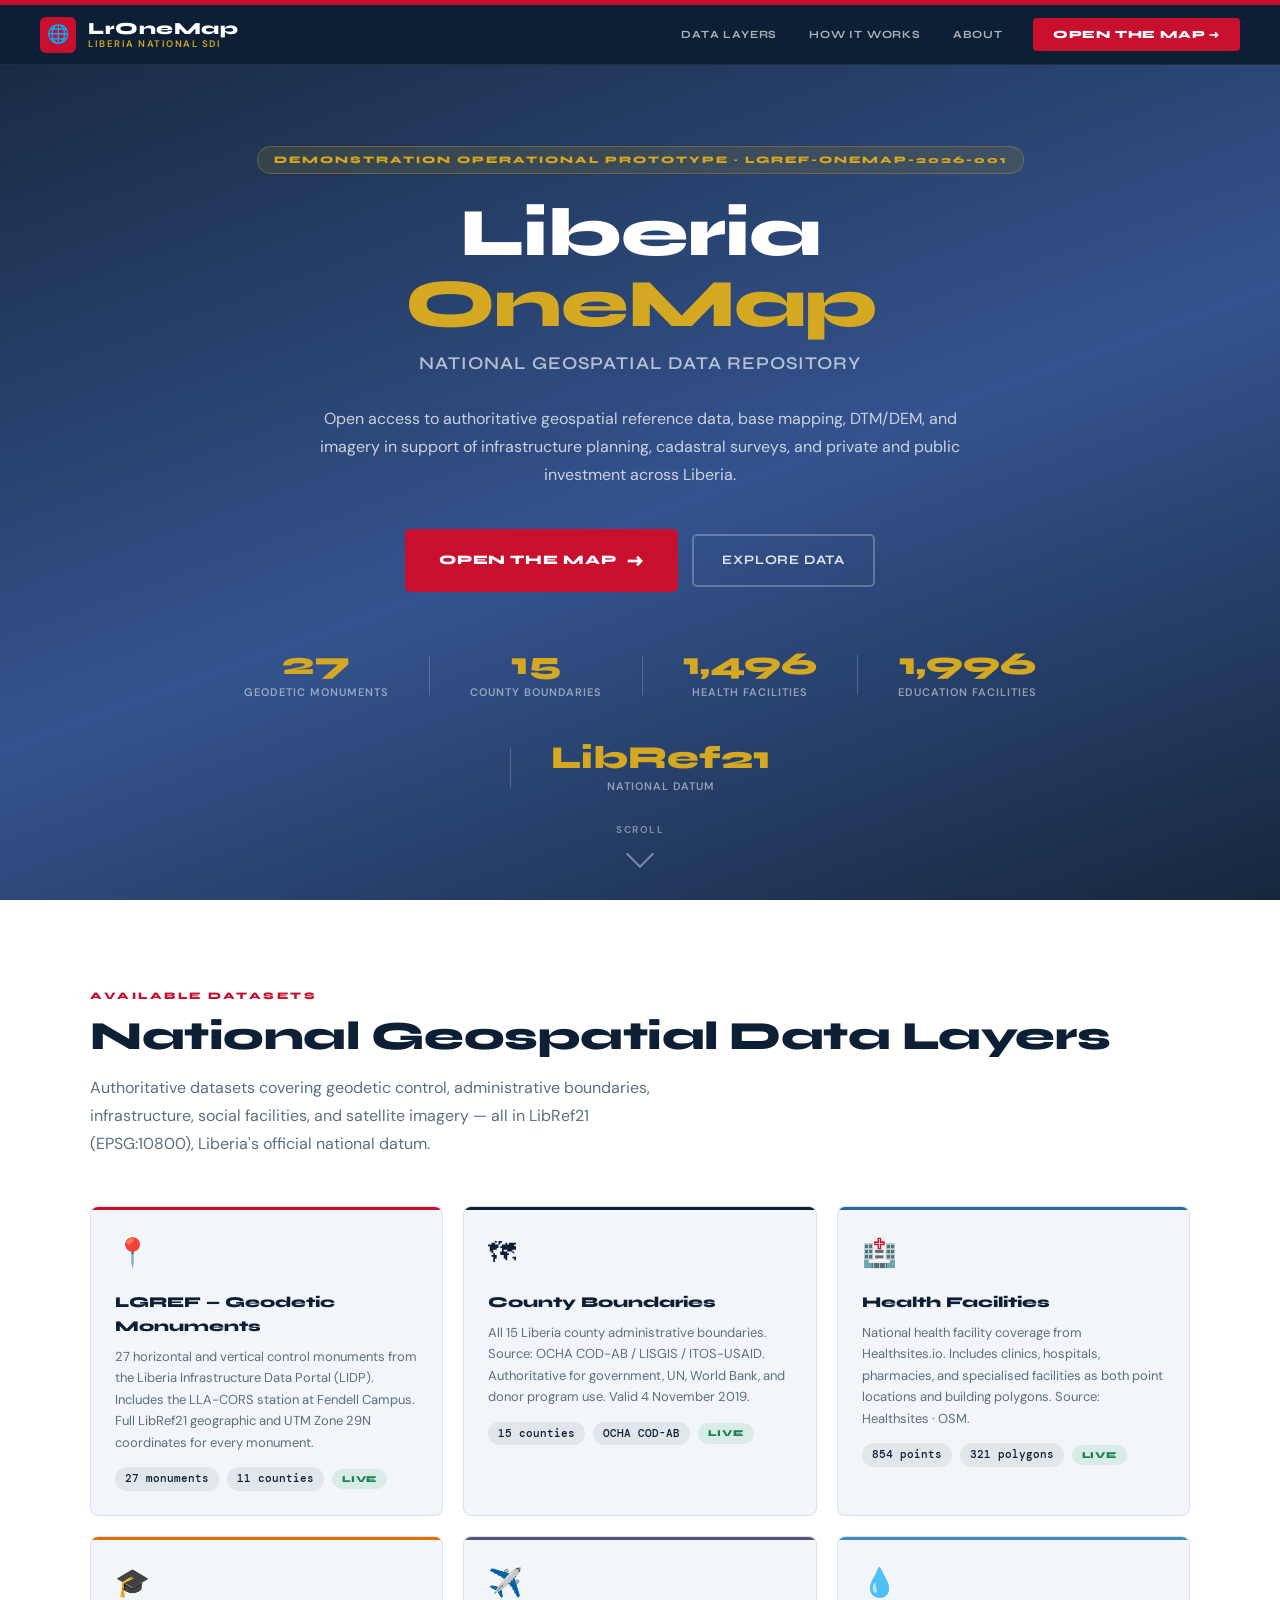
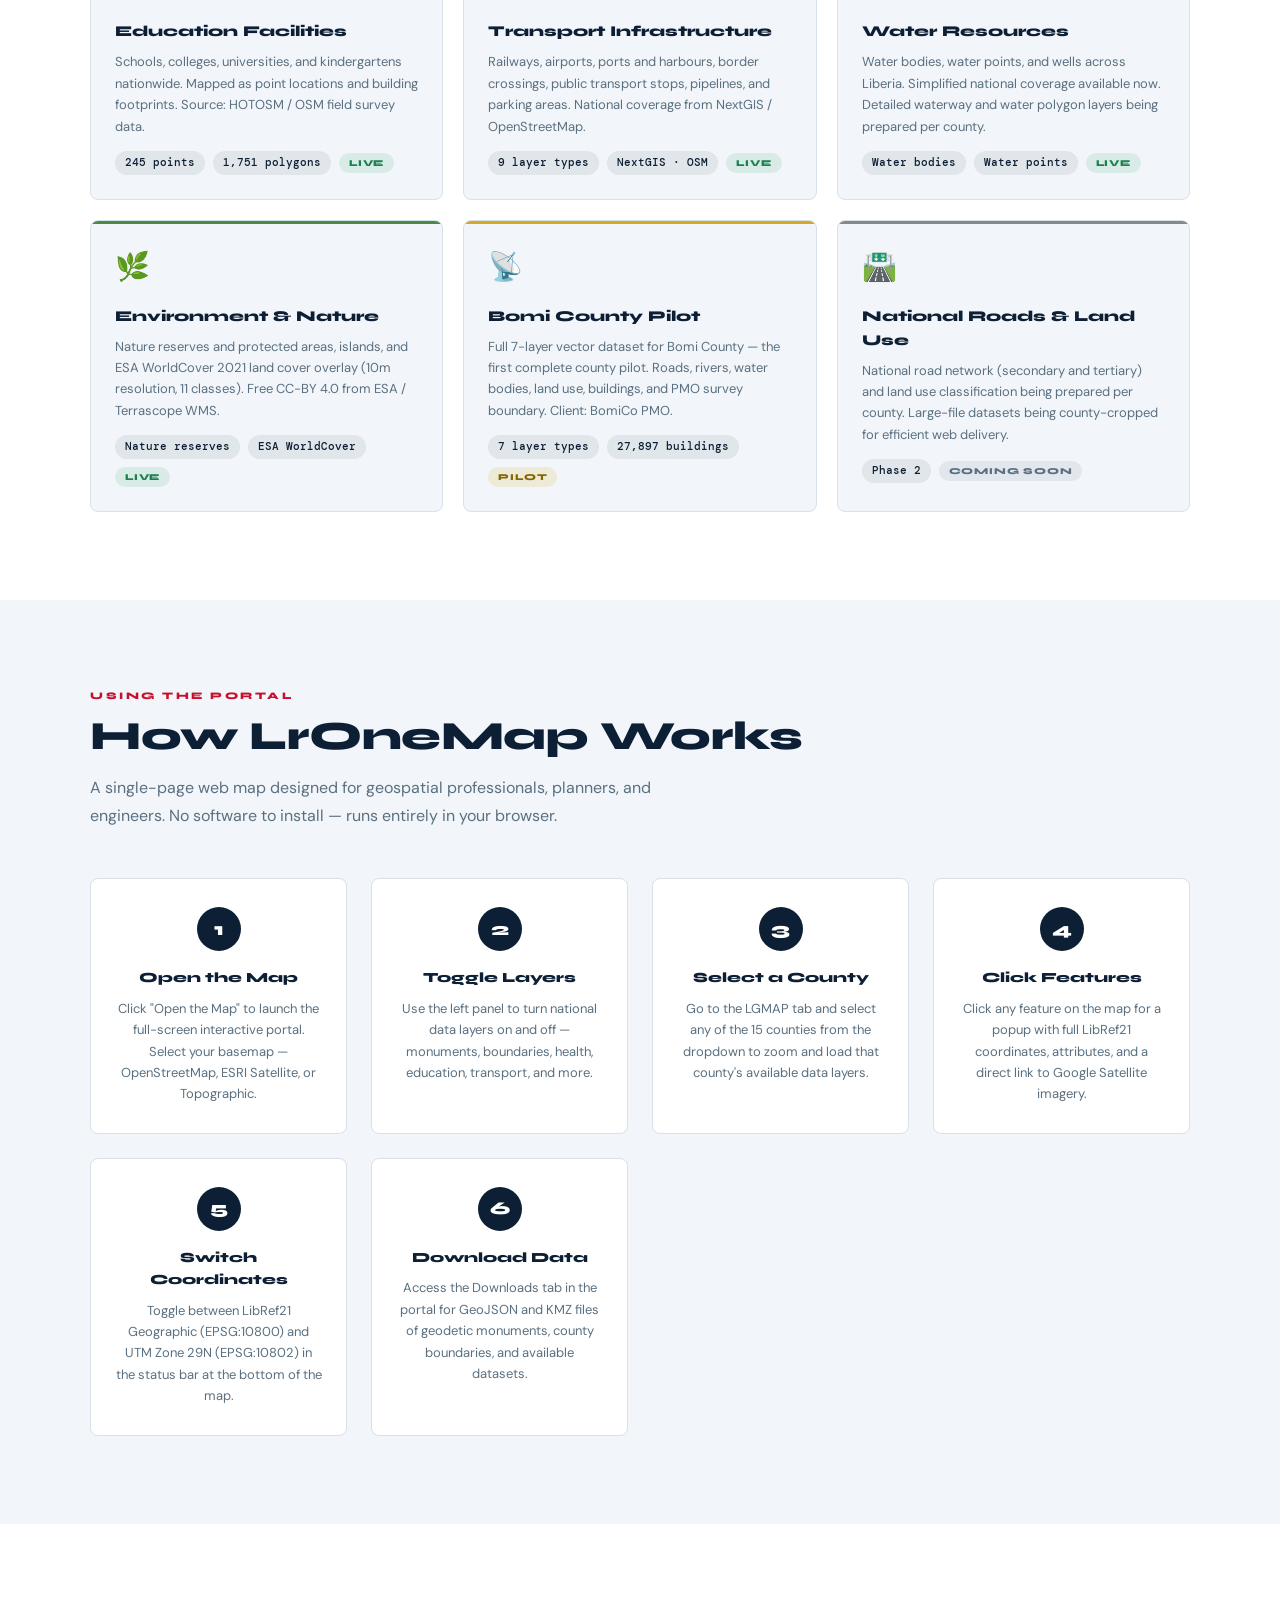
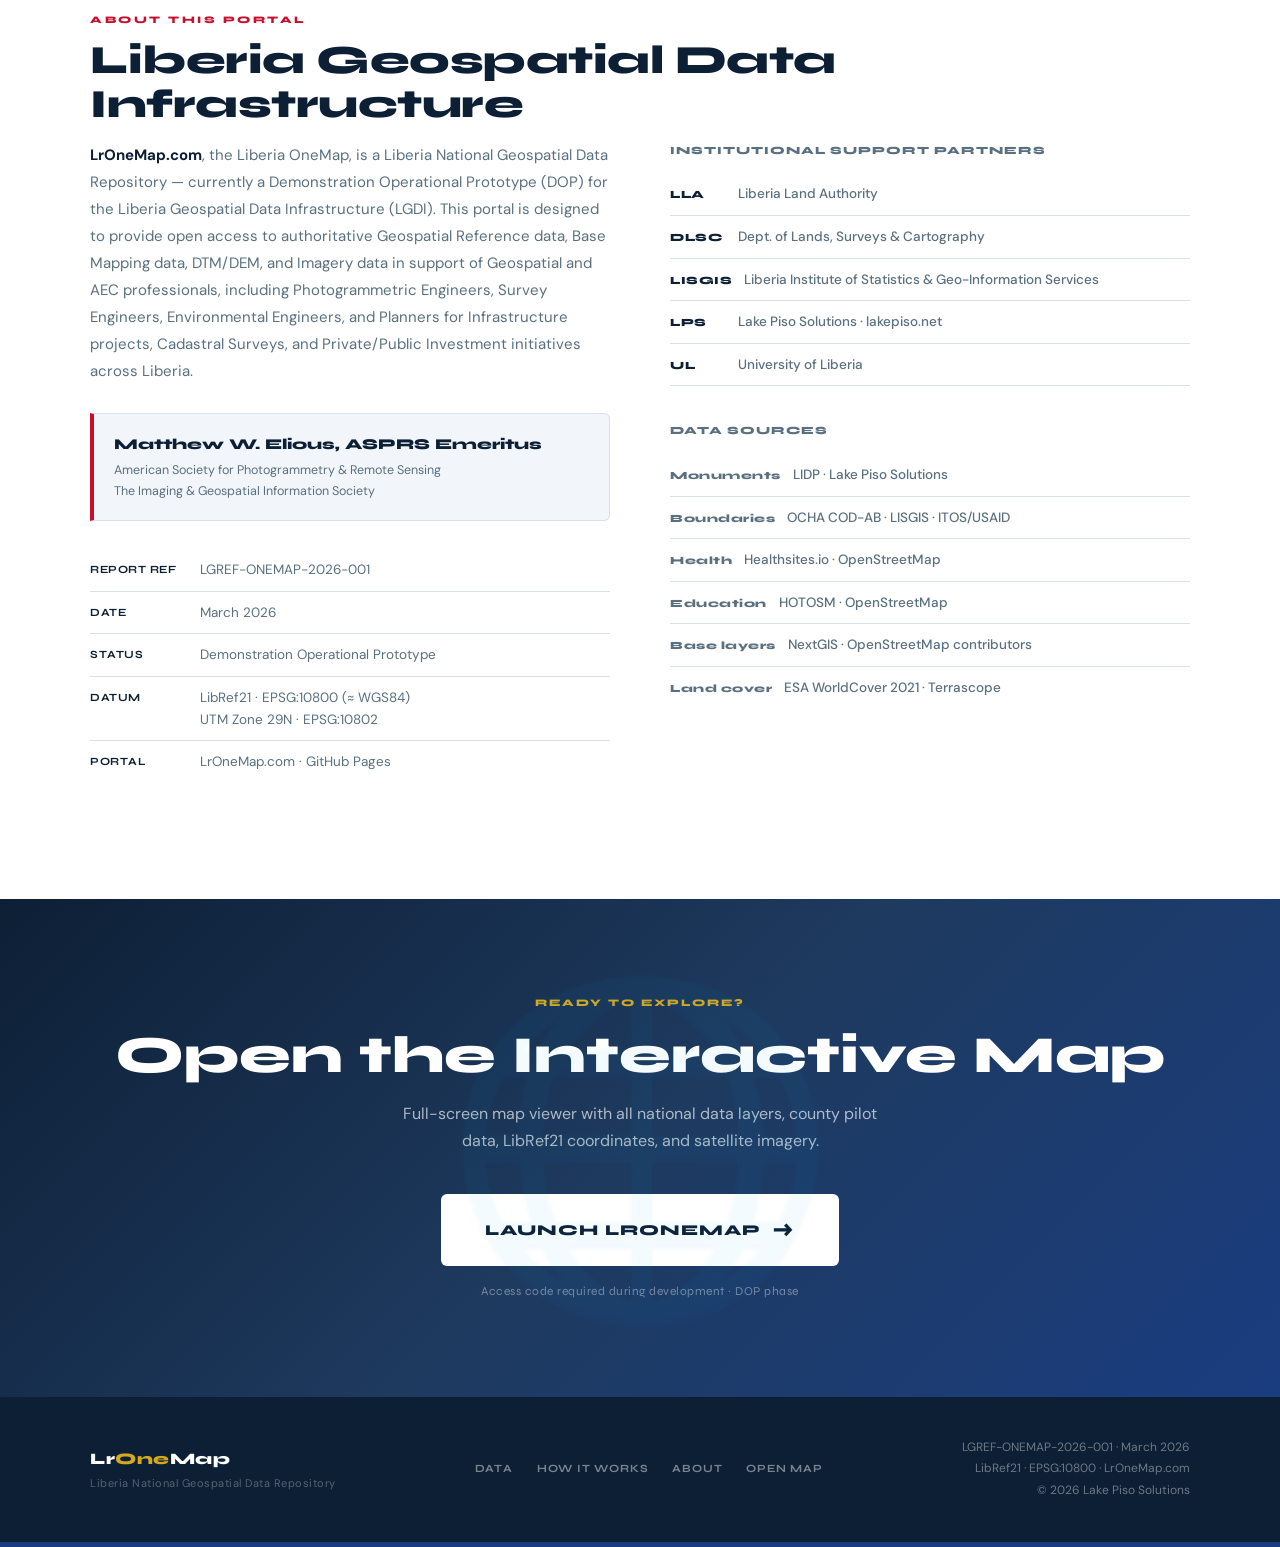
==== index.html @ 04ac694e "Add files via upload" ====
<!DOCTYPE html>
<html lang="en">
<head>
<meta charset="UTF-8"/>
<meta name="viewport" content="width=device-width, initial-scale=1.0"/>
<meta name="description" content="LrOneMap — Liberia National Geospatial Data Repository. Authoritative geospatial reference data, base mapping, imagery and geodetic control for Liberia."/>
<title>LrOneMap — Liberia National Geospatial Portal</title>
<link href="https://fonts.googleapis.com/css2?family=Syne:wght@400;600;700;800&family=DM+Sans:wght@300;400;500;600&family=DM+Mono:wght@400;500&display=swap" rel="stylesheet"/>
<style>
/* ── RESET & BASE ──────────────────────────────────────────────────────── */
*, *::before, *::after { box-sizing: border-box; margin: 0; padding: 0; }
:root {
  --navy:       #0d1f35;
  --navy-mid:   #1e3a5f;
  --navy-light: #2a4f7a;
  --red:        #c8102e;
  --blue:       #1a3d80;
  --gold:       #b8940a;
  --gold-light: #d4a820;
  --white:      #ffffff;
  --bg:         #f2f5f9;
  --bg-card:    #ffffff;
  --text:       #0d1f35;
  --muted:      #5a7080;
  --border:     #d8e0ea;
  --font-display: 'Syne', sans-serif;
  --font-body:    'DM Sans', sans-serif;
  --font-mono:    'DM Mono', monospace;
}
html { scroll-behavior: smooth; }
body {
  font-family: var(--font-body);
  background: var(--bg);
  color: var(--text);
  line-height: 1.6;
}
a { color: inherit; text-decoration: none; }

/* ── TOP FLAG STRIPE ───────────────────────────────────────────────────── */
.flag-stripe-top {
  height: 5px;
  background: var(--red);
  position: fixed; top: 0; left: 0; right: 0; z-index: 200;
}

/* ── NAVIGATION ────────────────────────────────────────────────────────── */
nav {
  position: fixed; top: 5px; left: 0; right: 0; z-index: 100;
  background: var(--navy);
  height: 60px;
  display: flex; align-items: center;
  padding: 0 40px;
  border-bottom: 1px solid rgba(255,255,255,.08);
}
.nav-logo {
  display: flex; align-items: center; gap: 12px;
  flex-shrink: 0;
}
.nav-logo-icon {
  width: 36px; height: 36px;
  background: var(--red);
  border-radius: 6px;
  display: flex; align-items: center; justify-content: center;
  font-size: 18px;
}
.nav-logo-text { line-height: 1.1; }
.nav-logo-title {
  font-family: var(--font-display);
  font-size: 17px; font-weight: 800;
  color: var(--white); letter-spacing: .5px;
}
.nav-logo-sub {
  font-size: 9.5px; font-weight: 600;
  color: var(--gold-light);
  letter-spacing: 1.5px; text-transform: uppercase;
}
.nav-links {
  display: flex; align-items: center; gap: 4px;
  margin-left: auto;
}
.nav-link {
  font-family: var(--font-display);
  font-size: 11px; font-weight: 700;
  letter-spacing: .8px; text-transform: uppercase;
  color: rgba(255,255,255,.65);
  padding: 7px 14px;
  border-radius: 4px;
  transition: all .2s;
  cursor: pointer;
}
.nav-link:hover { color: var(--white); background: rgba(255,255,255,.08); }
.nav-cta {
  font-family: var(--font-display);
  font-size: 11px; font-weight: 800;
  letter-spacing: .8px; text-transform: uppercase;
  color: var(--white);
  background: var(--red);
  padding: 8px 20px;
  border-radius: 4px;
  margin-left: 12px;
  transition: background .2s;
  cursor: pointer;
  border: none;
}
.nav-cta:hover { background: #a00c24; }

/* ── HERO ──────────────────────────────────────────────────────────────── */
.hero {
  min-height: 100vh;
  background:
    linear-gradient(160deg, rgba(13,31,53,.96) 0%, rgba(26,61,128,.88) 55%, rgba(13,31,53,.96) 100%),
    url('https://server.arcgisonline.com/ArcGIS/rest/services/World_Imagery/MapServer/export?bbox=-11.6,4.2,-7.3,8.7&bboxSR=4326&size=1200,800&imageSR=4326&format=jpg&f=image') center/cover no-repeat;
  display: flex; align-items: center; justify-content: center;
  padding: 120px 40px 80px;
  position: relative;
}
.hero-content {
  max-width: 820px;
  text-align: center;
}
.hero-badge {
  display: inline-block;
  font-family: var(--font-display);
  font-size: 10px; font-weight: 800;
  letter-spacing: 2px; text-transform: uppercase;
  color: var(--gold-light);
  background: rgba(184,148,10,.15);
  border: 1px solid rgba(212,168,32,.3);
  padding: 5px 16px;
  border-radius: 20px;
  margin-bottom: 24px;
}
.hero-title {
  font-family: var(--font-display);
  font-size: clamp(36px, 6vw, 68px);
  font-weight: 800;
  color: var(--white);
  line-height: 1.05;
  letter-spacing: -1px;
  margin-bottom: 8px;
}
.hero-title span { color: var(--gold-light); }
.hero-subtitle {
  font-family: var(--font-display);
  font-size: clamp(14px, 2vw, 18px);
  font-weight: 600;
  color: rgba(255,255,255,.65);
  letter-spacing: 1px; text-transform: uppercase;
  margin-bottom: 28px;
}
.hero-desc {
  font-size: 16px; font-weight: 400;
  color: rgba(255,255,255,.75);
  line-height: 1.75;
  max-width: 640px;
  margin: 0 auto 40px;
}
.hero-btns {
  display: flex; align-items: center; justify-content: center;
  gap: 14px; flex-wrap: wrap;
}
.btn-primary {
  display: inline-flex; align-items: center; gap: 10px;
  font-family: var(--font-display);
  font-size: 13px; font-weight: 800;
  letter-spacing: .8px; text-transform: uppercase;
  color: var(--white);
  background: var(--red);
  padding: 15px 32px;
  border-radius: 5px;
  transition: all .2s;
  border: 2px solid var(--red);
}
.btn-primary:hover {
  background: #a00c24; border-color: #a00c24;
  transform: translateY(-1px);
  box-shadow: 0 8px 24px rgba(200,16,46,.4);
}
.btn-primary .arrow { font-size: 18px; transition: transform .2s; }
.btn-primary:hover .arrow { transform: translateX(4px); }
.btn-secondary {
  display: inline-flex; align-items: center; gap: 8px;
  font-family: var(--font-display);
  font-size: 13px; font-weight: 700;
  letter-spacing: .8px; text-transform: uppercase;
  color: rgba(255,255,255,.85);
  background: transparent;
  padding: 14px 28px;
  border-radius: 5px;
  border: 2px solid rgba(255,255,255,.25);
  transition: all .2s;
}
.btn-secondary:hover {
  border-color: rgba(255,255,255,.6);
  color: var(--white);
  background: rgba(255,255,255,.06);
}
.hero-stats {
  display: flex; align-items: center; justify-content: center;
  gap: 40px; margin-top: 56px; flex-wrap: wrap;
}
.hero-stat {
  text-align: center;
}
.hero-stat-val {
  font-family: var(--font-display);
  font-size: 32px; font-weight: 800;
  color: var(--white); line-height: 1;
  margin-bottom: 4px;
}
.hero-stat-val span { color: var(--gold-light); }
.hero-stat-lbl {
  font-size: 11px; font-weight: 600;
  color: rgba(255,255,255,.5);
  letter-spacing: 1px; text-transform: uppercase;
}
.hero-divider {
  width: 1px; height: 40px;
  background: rgba(255,255,255,.2);
}
.hero-scroll {
  position: absolute; bottom: 36px; left: 50%; transform: translateX(-50%);
  display: flex; flex-direction: column; align-items: center; gap: 6px;
  font-size: 10px; font-weight: 700; letter-spacing: 1.5px; text-transform: uppercase;
  color: rgba(255,255,255,.4); cursor: pointer;
  transition: color .2s;
}
.hero-scroll:hover { color: rgba(255,255,255,.8); }
.hero-scroll-arrow {
  width: 20px; height: 20px;
  border-right: 2px solid currentColor;
  border-bottom: 2px solid currentColor;
  transform: rotate(45deg);
  animation: bounce 2s infinite;
}
@keyframes bounce {
  0%,100% { transform: rotate(45deg) translateY(0); }
  50%      { transform: rotate(45deg) translateY(4px); }
}

/* ── SECTIONS ──────────────────────────────────────────────────────────── */
section { padding: 88px 40px; }
.section-inner { max-width: 1100px; margin: 0 auto; }
.section-label {
  font-family: var(--font-display);
  font-size: 10px; font-weight: 800;
  letter-spacing: 2.5px; text-transform: uppercase;
  color: var(--red);
  margin-bottom: 10px;
}
.section-title {
  font-family: var(--font-display);
  font-size: clamp(26px, 4vw, 40px);
  font-weight: 800; color: var(--navy);
  line-height: 1.1; letter-spacing: -.5px;
  margin-bottom: 16px;
}
.section-desc {
  font-size: 16px; color: var(--muted);
  max-width: 600px; line-height: 1.75;
  margin-bottom: 48px;
}

/* ── DATA LAYERS GRID ──────────────────────────────────────────────────── */
#data { background: var(--white); }
.layers-grid {
  display: grid;
  grid-template-columns: repeat(auto-fill, minmax(300px, 1fr));
  gap: 20px;
}
.layer-card {
  background: var(--bg);
  border: 1px solid var(--border);
  border-radius: 8px;
  padding: 24px;
  transition: all .2s;
  position: relative;
  overflow: hidden;
}
.layer-card::before {
  content: '';
  position: absolute; top: 0; left: 0; right: 0;
  height: 3px;
  background: var(--card-accent, var(--navy));
}
.layer-card:hover {
  transform: translateY(-2px);
  box-shadow: 0 8px 24px rgba(13,31,53,.1);
  border-color: rgba(13,31,53,.2);
}
.layer-icon {
  font-size: 28px; margin-bottom: 14px;
  display: block;
}
.layer-title {
  font-family: var(--font-display);
  font-size: 15px; font-weight: 800;
  color: var(--navy); margin-bottom: 8px;
}
.layer-desc {
  font-size: 13px; color: var(--muted);
  line-height: 1.65; margin-bottom: 14px;
}
.layer-meta {
  display: flex; align-items: center; gap: 8px; flex-wrap: wrap;
}
.layer-count {
  font-family: var(--font-mono);
  font-size: 11px; font-weight: 500;
  color: var(--navy);
  background: rgba(13,31,53,.07);
  padding: 3px 10px; border-radius: 12px;
}
.layer-status {
  font-family: var(--font-display);
  font-size: 9px; font-weight: 800;
  letter-spacing: .8px; text-transform: uppercase;
  padding: 3px 10px; border-radius: 12px;
}
.layer-status.live   { background: rgba(34,160,100,.12); color: #1a8050; }
.layer-status.pilot  { background: rgba(212,168,32,.15); color: #856800; }
.layer-status.soon   { background: rgba(90,112,128,.1);  color: var(--muted); }

/* ── HOW IT WORKS ──────────────────────────────────────────────────────── */
#how { background: var(--bg); }
.steps {
  display: grid;
  grid-template-columns: repeat(auto-fill, minmax(220px, 1fr));
  gap: 24px;
}
.step-card {
  background: var(--white);
  border: 1px solid var(--border);
  border-radius: 8px;
  padding: 28px 24px;
  text-align: center;
}
.step-num {
  width: 44px; height: 44px;
  background: var(--navy);
  color: var(--white);
  font-family: var(--font-display);
  font-size: 18px; font-weight: 800;
  border-radius: 50%;
  display: flex; align-items: center; justify-content: center;
  margin: 0 auto 16px;
}
.step-title {
  font-family: var(--font-display);
  font-size: 14px; font-weight: 800;
  color: var(--navy); margin-bottom: 8px;
}
.step-desc {
  font-size: 13px; color: var(--muted); line-height: 1.65;
}

/* ── ABOUT ─────────────────────────────────────────────────────────────── */
#about { background: var(--white); }
.about-grid {
  display: grid;
  grid-template-columns: 1fr 1fr;
  gap: 60px;
  align-items: start;
}
@media (max-width: 768px) { .about-grid { grid-template-columns: 1fr; gap: 40px; } }
.about-body {
  font-size: 15px; color: var(--muted);
  line-height: 1.8; margin-bottom: 28px;
}
.about-body strong { color: var(--navy); }
.ref-table { width: 100%; border-collapse: collapse; margin-bottom: 28px; }
.ref-table tr { border-bottom: 1px solid var(--border); }
.ref-table tr:last-child { border-bottom: none; }
.ref-table td {
  padding: 10px 0;
  font-size: 13.5px;
  vertical-align: top;
}
.ref-table td:first-child {
  font-weight: 700; color: var(--navy);
  width: 110px; font-family: var(--font-display);
  font-size: 11px; letter-spacing: .5px;
  text-transform: uppercase; padding-right: 16px;
  padding-top: 12px;
}
.ref-table td:last-child { color: var(--muted); }
.author-block {
  background: var(--bg);
  border: 1px solid var(--border);
  border-left: 4px solid var(--red);
  border-radius: 0 6px 6px 0;
  padding: 18px 20px;
  margin-bottom: 28px;
}
.author-name {
  font-family: var(--font-display);
  font-size: 15px; font-weight: 800;
  color: var(--navy); margin-bottom: 4px;
}
.author-orgs {
  font-size: 12.5px; color: var(--muted);
  line-height: 1.7;
}
.partners-title {
  font-family: var(--font-display);
  font-size: 11px; font-weight: 800;
  letter-spacing: 1px; text-transform: uppercase;
  color: var(--muted); margin-bottom: 14px;
}
.partner-row {
  display: flex; align-items: baseline; gap: 12px;
  padding: 10px 0;
  border-bottom: 1px solid var(--border);
  font-size: 13.5px;
}
.partner-row:last-child { border-bottom: none; }
.partner-abbr {
  font-family: var(--font-display);
  font-size: 11px; font-weight: 800;
  color: var(--navy); min-width: 56px;
  letter-spacing: .5px;
}
.partner-full { color: var(--muted); font-weight: 500; }

/* ── MAP CTA ───────────────────────────────────────────────────────────── */
#open-map {
  background: linear-gradient(135deg, var(--navy) 0%, var(--navy-mid) 50%, var(--blue) 100%);
  padding: 96px 40px;
  text-align: center;
  position: relative; overflow: hidden;
}
#open-map::before {
  content: '🌐';
  position: absolute;
  font-size: 320px; opacity: .04;
  top: 50%; left: 50%;
  transform: translate(-50%,-50%);
  pointer-events: none;
}
.cta-label {
  font-family: var(--font-display);
  font-size: 10px; font-weight: 800;
  letter-spacing: 2px; text-transform: uppercase;
  color: var(--gold-light); margin-bottom: 16px;
}
.cta-title {
  font-family: var(--font-display);
  font-size: clamp(28px, 5vw, 52px);
  font-weight: 800; color: var(--white);
  line-height: 1.1; margin-bottom: 16px;
}
.cta-desc {
  font-size: 16px; color: rgba(255,255,255,.65);
  max-width: 500px; margin: 0 auto 40px;
  line-height: 1.7;
}
.cta-btn {
  display: inline-flex; align-items: center; gap: 12px;
  font-family: var(--font-display);
  font-size: 15px; font-weight: 800;
  letter-spacing: 1px; text-transform: uppercase;
  color: var(--navy);
  background: var(--white);
  padding: 18px 44px;
  border-radius: 6px;
  transition: all .25s;
  border: none; cursor: pointer;
}
.cta-btn:hover {
  background: var(--gold-light);
  transform: translateY(-2px);
  box-shadow: 0 12px 32px rgba(0,0,0,.3);
}
.cta-btn .arrow { font-size: 22px; transition: transform .2s; }
.cta-btn:hover .arrow { transform: translateX(5px); }
.cta-note {
  margin-top: 16px;
  font-size: 12px; color: rgba(255,255,255,.4);
  font-family: var(--font-display);
  letter-spacing: .5px;
}

/* ── FOOTER ────────────────────────────────────────────────────────────── */
footer {
  background: var(--navy);
  padding: 40px;
  border-bottom: 5px solid var(--blue);
}
.footer-inner {
  max-width: 1100px; margin: 0 auto;
  display: flex; align-items: center; justify-content: space-between;
  flex-wrap: wrap; gap: 20px;
}
.footer-logo {
  font-family: var(--font-display);
  font-size: 16px; font-weight: 800;
  color: var(--white); letter-spacing: .5px;
}
.footer-logo span { color: var(--gold-light); }
.footer-meta {
  font-size: 12px; color: rgba(255,255,255,.4);
  line-height: 1.8; text-align: right;
}
.footer-links {
  display: flex; gap: 24px;
}
.footer-link {
  font-family: var(--font-display);
  font-size: 11px; font-weight: 700;
  letter-spacing: .8px; text-transform: uppercase;
  color: rgba(255,255,255,.45);
  transition: color .2s;
}
.footer-link:hover { color: var(--white); }

/* ── RESPONSIVE ────────────────────────────────────────────────────────── */
@media (max-width: 640px) {
  nav { padding: 0 20px; }
  .nav-links { display: none; }
  section { padding: 64px 20px; }
  .hero { padding: 100px 20px 64px; }
  .hero-stats { gap: 20px; }
  .hero-divider { display: none; }
  #open-map { padding: 64px 20px; }
  footer { padding: 32px 20px; }
  .footer-inner { flex-direction: column; align-items: flex-start; }
  .footer-meta { text-align: left; }
}
</style>
</head>
<body>

<!-- ── FLAG STRIPE ──────────────────────────────────────────────────────── -->
<div class="flag-stripe-top"></div>

<!-- ── NAVIGATION ───────────────────────────────────────────────────────── -->
<nav>
  <div class="nav-logo">
    <div class="nav-logo-icon">🌐</div>
    <div class="nav-logo-text">
      <div class="nav-logo-title">LrOneMap</div>
      <div class="nav-logo-sub">Liberia National SDI</div>
    </div>
  </div>
  <div class="nav-links">
    <a href="#data"  class="nav-link">Data Layers</a>
    <a href="#how"   class="nav-link">How It Works</a>
    <a href="#about" class="nav-link">About</a>
    <a href="map.html" class="nav-cta">Open the Map →</a>
  </div>
</nav>

<!-- ── HERO ─────────────────────────────────────────────────────────────── -->
<section class="hero">
  <div class="hero-content">
    <div class="hero-badge">Demonstration Operational Prototype · LGREF-ONEMAP-2026-001</div>
    <h1 class="hero-title">Liberia <span>OneMap</span></h1>
    <div class="hero-subtitle">National Geospatial Data Repository</div>
    <p class="hero-desc">
      Open access to authoritative geospatial reference data, base mapping, DTM/DEM,
      and imagery in support of infrastructure planning, cadastral surveys, and
      private and public investment across Liberia.
    </p>
    <div class="hero-btns">
      <a href="map.html" class="btn-primary">
        Open the Map <span class="arrow">→</span>
      </a>
      <a href="#data" class="btn-secondary">
        Explore Data
      </a>
    </div>
    <div class="hero-stats">
      <div class="hero-stat">
        <div class="hero-stat-val"><span>27</span></div>
        <div class="hero-stat-lbl">Geodetic Monuments</div>
      </div>
      <div class="hero-divider"></div>
      <div class="hero-stat">
        <div class="hero-stat-val"><span>15</span></div>
        <div class="hero-stat-lbl">County Boundaries</div>
      </div>
      <div class="hero-divider"></div>
      <div class="hero-stat">
        <div class="hero-stat-val"><span>1,496</span></div>
        <div class="hero-stat-lbl">Health Facilities</div>
      </div>
      <div class="hero-divider"></div>
      <div class="hero-stat">
        <div class="hero-stat-val"><span>1,996</span></div>
        <div class="hero-stat-lbl">Education Facilities</div>
      </div>
      <div class="hero-divider"></div>
      <div class="hero-stat">
        <div class="hero-stat-val"><span>LibRef21</span></div>
        <div class="hero-stat-lbl">National Datum</div>
      </div>
    </div>
  </div>
  <a href="#data" class="hero-scroll">
    <span>Scroll</span>
    <div class="hero-scroll-arrow"></div>
  </a>
</section>

<!-- ── DATA LAYERS ───────────────────────────────────────────────────────── -->
<section id="data">
  <div class="section-inner">
    <div class="section-label">Available Datasets</div>
    <h2 class="section-title">National Geospatial Data Layers</h2>
    <p class="section-desc">
      Authoritative datasets covering geodetic control, administrative boundaries,
      infrastructure, social facilities, and satellite imagery — all in LibRef21
      (EPSG:10800), Liberia's official national datum.
    </p>

    <div class="layers-grid">

      <div class="layer-card" style="--card-accent:#c8102e">
        <span class="layer-icon">📍</span>
        <div class="layer-title">LGREF — Geodetic Monuments</div>
        <div class="layer-desc">
          27 horizontal and vertical control monuments from the Liberia Infrastructure Data
          Portal (LIDP). Includes the LLA-CORS station at Fendell Campus. Full LibRef21
          geographic and UTM Zone 29N coordinates for every monument.
        </div>
        <div class="layer-meta">
          <span class="layer-count">27 monuments</span>
          <span class="layer-count">11 counties</span>
          <span class="layer-status live">LIVE</span>
        </div>
      </div>

      <div class="layer-card" style="--card-accent:#0d1f35">
        <span class="layer-icon">🗺</span>
        <div class="layer-title">County Boundaries</div>
        <div class="layer-desc">
          All 15 Liberia county administrative boundaries. Source: OCHA COD-AB /
          LISGIS / ITOS-USAID. Authoritative for government, UN, World Bank,
          and donor program use. Valid 4 November 2019.
        </div>
        <div class="layer-meta">
          <span class="layer-count">15 counties</span>
          <span class="layer-count">OCHA COD-AB</span>
          <span class="layer-status live">LIVE</span>
        </div>
      </div>

      <div class="layer-card" style="--card-accent:#2a6a9a">
        <span class="layer-icon">🏥</span>
        <div class="layer-title">Health Facilities</div>
        <div class="layer-desc">
          National health facility coverage from Healthsites.io. Includes clinics,
          hospitals, pharmacies, and specialised facilities as both point locations
          and building polygons. Source: Healthsites · OSM.
        </div>
        <div class="layer-meta">
          <span class="layer-count">854 points</span>
          <span class="layer-count">321 polygons</span>
          <span class="layer-status live">LIVE</span>
        </div>
      </div>

      <div class="layer-card" style="--card-accent:#e07000">
        <span class="layer-icon">🎓</span>
        <div class="layer-title">Education Facilities</div>
        <div class="layer-desc">
          Schools, colleges, universities, and kindergartens nationwide. Mapped
          as point locations and building footprints. Source: HOTOSM / OSM
          field survey data.
        </div>
        <div class="layer-meta">
          <span class="layer-count">245 points</span>
          <span class="layer-count">1,751 polygons</span>
          <span class="layer-status live">LIVE</span>
        </div>
      </div>

      <div class="layer-card" style="--card-accent:#555577">
        <span class="layer-icon">✈️</span>
        <div class="layer-title">Transport Infrastructure</div>
        <div class="layer-desc">
          Railways, airports, ports and harbours, border crossings, public
          transport stops, pipelines, and parking areas. National coverage
          from NextGIS / OpenStreetMap.
        </div>
        <div class="layer-meta">
          <span class="layer-count">9 layer types</span>
          <span class="layer-count">NextGIS · OSM</span>
          <span class="layer-status live">LIVE</span>
        </div>
      </div>

      <div class="layer-card" style="--card-accent:#3a8fbf">
        <span class="layer-icon">💧</span>
        <div class="layer-title">Water Resources</div>
        <div class="layer-desc">
          Water bodies, water points, and wells across Liberia. Simplified
          national coverage available now. Detailed waterway and water polygon
          layers being prepared per county.
        </div>
        <div class="layer-meta">
          <span class="layer-count">Water bodies</span>
          <span class="layer-count">Water points</span>
          <span class="layer-status live">LIVE</span>
        </div>
      </div>

      <div class="layer-card" style="--card-accent:#4a8a44">
        <span class="layer-icon">🌿</span>
        <div class="layer-title">Environment &amp; Nature</div>
        <div class="layer-desc">
          Nature reserves and protected areas, islands, and ESA WorldCover 2021
          land cover overlay (10m resolution, 11 classes). Free CC-BY 4.0
          from ESA / Terrascope WMS.
        </div>
        <div class="layer-meta">
          <span class="layer-count">Nature reserves</span>
          <span class="layer-count">ESA WorldCover</span>
          <span class="layer-status live">LIVE</span>
        </div>
      </div>

      <div class="layer-card" style="--card-accent:#d4a820">
        <span class="layer-icon">📡</span>
        <div class="layer-title">Bomi County Pilot</div>
        <div class="layer-desc">
          Full 7-layer vector dataset for Bomi County — the first complete
          county pilot. Roads, rivers, water bodies, land use, buildings,
          and PMO survey boundary. Client: BomiCo PMO.
        </div>
        <div class="layer-meta">
          <span class="layer-count">7 layer types</span>
          <span class="layer-count">27,897 buildings</span>
          <span class="layer-status pilot">PILOT</span>
        </div>
      </div>

      <div class="layer-card" style="--card-accent:#888">
        <span class="layer-icon">🛣️</span>
        <div class="layer-title">National Roads &amp; Land Use</div>
        <div class="layer-desc">
          National road network (secondary and tertiary) and land use classification
          being prepared per county. Large-file datasets being county-cropped for
          efficient web delivery.
        </div>
        <div class="layer-meta">
          <span class="layer-count">Phase 2</span>
          <span class="layer-status soon">COMING SOON</span>
        </div>
      </div>

    </div>
  </div>
</section>

<!-- ── HOW IT WORKS ──────────────────────────────────────────────────────── -->
<section id="how">
  <div class="section-inner">
    <div class="section-label">Using the Portal</div>
    <h2 class="section-title">How LrOneMap Works</h2>
    <p class="section-desc">
      A single-page web map designed for geospatial professionals, planners, and
      engineers. No software to install — runs entirely in your browser.
    </p>
    <div class="steps">
      <div class="step-card">
        <div class="step-num">1</div>
        <div class="step-title">Open the Map</div>
        <div class="step-desc">Click "Open the Map" to launch the full-screen interactive portal. Select your basemap — OpenStreetMap, ESRI Satellite, or Topographic.</div>
      </div>
      <div class="step-card">
        <div class="step-num">2</div>
        <div class="step-title">Toggle Layers</div>
        <div class="step-desc">Use the left panel to turn national data layers on and off — monuments, boundaries, health, education, transport, and more.</div>
      </div>
      <div class="step-card">
        <div class="step-num">3</div>
        <div class="step-title">Select a County</div>
        <div class="step-desc">Go to the LGMAP tab and select any of the 15 counties from the dropdown to zoom and load that county's available data layers.</div>
      </div>
      <div class="step-card">
        <div class="step-num">4</div>
        <div class="step-title">Click Features</div>
        <div class="step-desc">Click any feature on the map for a popup with full LibRef21 coordinates, attributes, and a direct link to Google Satellite imagery.</div>
      </div>
      <div class="step-card">
        <div class="step-num">5</div>
        <div class="step-title">Switch Coordinates</div>
        <div class="step-desc">Toggle between LibRef21 Geographic (EPSG:10800) and UTM Zone 29N (EPSG:10802) in the status bar at the bottom of the map.</div>
      </div>
      <div class="step-card">
        <div class="step-num">6</div>
        <div class="step-title">Download Data</div>
        <div class="step-desc">Access the Downloads tab in the portal for GeoJSON and KMZ files of geodetic monuments, county boundaries, and available datasets.</div>
      </div>
    </div>
  </div>
</section>

<!-- ── ABOUT ─────────────────────────────────────────────────────────────── -->
<section id="about">
  <div class="section-inner">
    <div class="section-label">About This Portal</div>
    <h2 class="section-title">Liberia Geospatial Data Infrastructure</h2>

    <div class="about-grid">
      <div>
        <p class="about-body">
          <strong>LrOneMap.com</strong>, the Liberia OneMap, is a Liberia National Geospatial
          Data Repository — currently a Demonstration Operational Prototype (DOP) for the
          Liberia Geospatial Data Infrastructure (LGDI). This portal is designed to provide
          open access to authoritative Geospatial Reference data, Base Mapping data, DTM/DEM,
          and Imagery data in support of Geospatial and AEC professionals, including
          Photogrammetric Engineers, Survey Engineers, Environmental Engineers, and Planners
          for Infrastructure projects, Cadastral Surveys, and Private/Public Investment
          initiatives across Liberia.
        </p>

        <div class="author-block">
          <div class="author-name">Matthew W. Elious, ASPRS Emeritus</div>
          <div class="author-orgs">
            American Society for Photogrammetry &amp; Remote Sensing<br>
            The Imaging &amp; Geospatial Information Society
          </div>
        </div>

        <table class="ref-table">
          <tr><td>Report Ref</td><td>LGREF-ONEMAP-2026-001</td></tr>
          <tr><td>Date</td><td>March 2026</td></tr>
          <tr><td>Status</td><td>Demonstration Operational Prototype</td></tr>
          <tr><td>Datum</td><td>LibRef21 · EPSG:10800 (≈ WGS84)<br>UTM Zone 29N · EPSG:10802</td></tr>
          <tr><td>Portal</td><td>LrOneMap.com · GitHub Pages</td></tr>
        </table>
      </div>

      <div>
        <div class="partners-title">Institutional Support Partners</div>

        <div class="partner-row">
          <span class="partner-abbr">LLA</span>
          <span class="partner-full">Liberia Land Authority</span>
        </div>
        <div class="partner-row">
          <span class="partner-abbr">DLSC</span>
          <span class="partner-full">Dept. of Lands, Surveys &amp; Cartography</span>
        </div>
        <div class="partner-row">
          <span class="partner-abbr">LISGIS</span>
          <span class="partner-full">Liberia Institute of Statistics &amp; Geo-Information Services</span>
        </div>
        <div class="partner-row">
          <span class="partner-abbr">LPS</span>
          <span class="partner-full">Lake Piso Solutions · lakepiso.net</span>
        </div>
        <div class="partner-row">
          <span class="partner-abbr">UL</span>
          <span class="partner-full">University of Liberia</span>
        </div>

        <div style="margin-top:36px">
          <div class="partners-title">Data Sources</div>
          <div class="partner-row">
            <span class="partner-abbr" style="color:var(--muted)">Monuments</span>
            <span class="partner-full">LIDP · Lake Piso Solutions</span>
          </div>
          <div class="partner-row">
            <span class="partner-abbr" style="color:var(--muted)">Boundaries</span>
            <span class="partner-full">OCHA COD-AB · LISGIS · ITOS/USAID</span>
          </div>
          <div class="partner-row">
            <span class="partner-abbr" style="color:var(--muted)">Health</span>
            <span class="partner-full">Healthsites.io · OpenStreetMap</span>
          </div>
          <div class="partner-row">
            <span class="partner-abbr" style="color:var(--muted)">Education</span>
            <span class="partner-full">HOTOSM · OpenStreetMap</span>
          </div>
          <div class="partner-row">
            <span class="partner-abbr" style="color:var(--muted)">Base layers</span>
            <span class="partner-full">NextGIS · OpenStreetMap contributors</span>
          </div>
          <div class="partner-row">
            <span class="partner-abbr" style="color:var(--muted)">Land cover</span>
            <span class="partner-full">ESA WorldCover 2021 · Terrascope</span>
          </div>
        </div>
      </div>
    </div>
  </div>
</section>

<!-- ── OPEN MAP CTA ───────────────────────────────────────────────────────── -->
<section id="open-map">
  <div class="cta-label">Ready to explore?</div>
  <h2 class="cta-title">Open the Interactive Map</h2>
  <p class="cta-desc">
    Full-screen map viewer with all national data layers, county pilot data,
    LibRef21 coordinates, and satellite imagery.
  </p>
  <a href="map.html" class="cta-btn">
    Launch LrOneMap <span class="arrow">→</span>
  </a>
  <div class="cta-note">Access code required during development · DOP phase</div>
</section>

<!-- ── FOOTER ────────────────────────────────────────────────────────────── -->
<footer>
  <div class="footer-inner">
    <div>
      <div class="footer-logo">Lr<span>One</span>Map</div>
      <div style="font-size:11px;color:rgba(255,255,255,.3);margin-top:4px;letter-spacing:.5px">
        Liberia National Geospatial Data Repository
      </div>
    </div>
    <div class="footer-links">
      <a href="#data"    class="footer-link">Data</a>
      <a href="#how"     class="footer-link">How It Works</a>
      <a href="#about"   class="footer-link">About</a>
      <a href="map.html" class="footer-link">Open Map</a>
    </div>
    <div class="footer-meta">
      LGREF-ONEMAP-2026-001 · March 2026<br>
      LibRef21 · EPSG:10800 · LrOneMap.com<br>
      © 2026 Lake Piso Solutions
    </div>
  </div>
</footer>

</body>
</html>
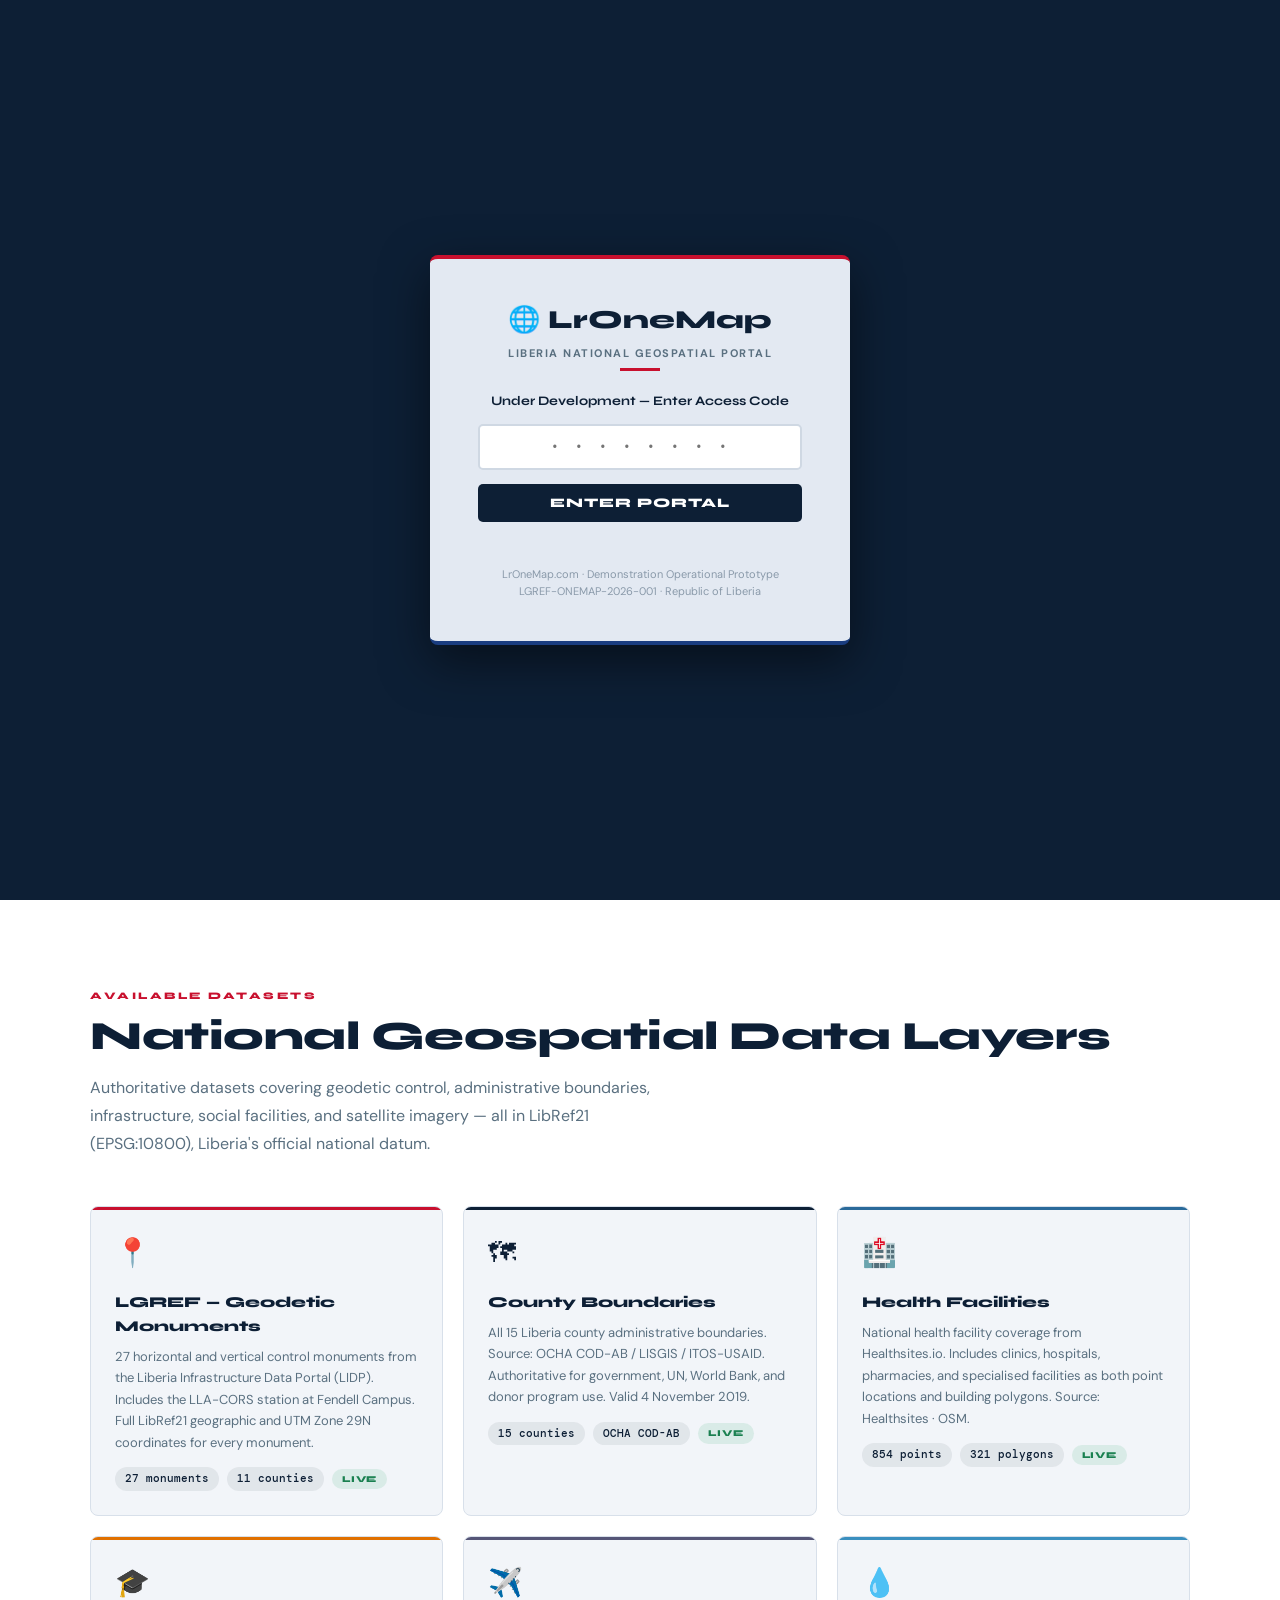
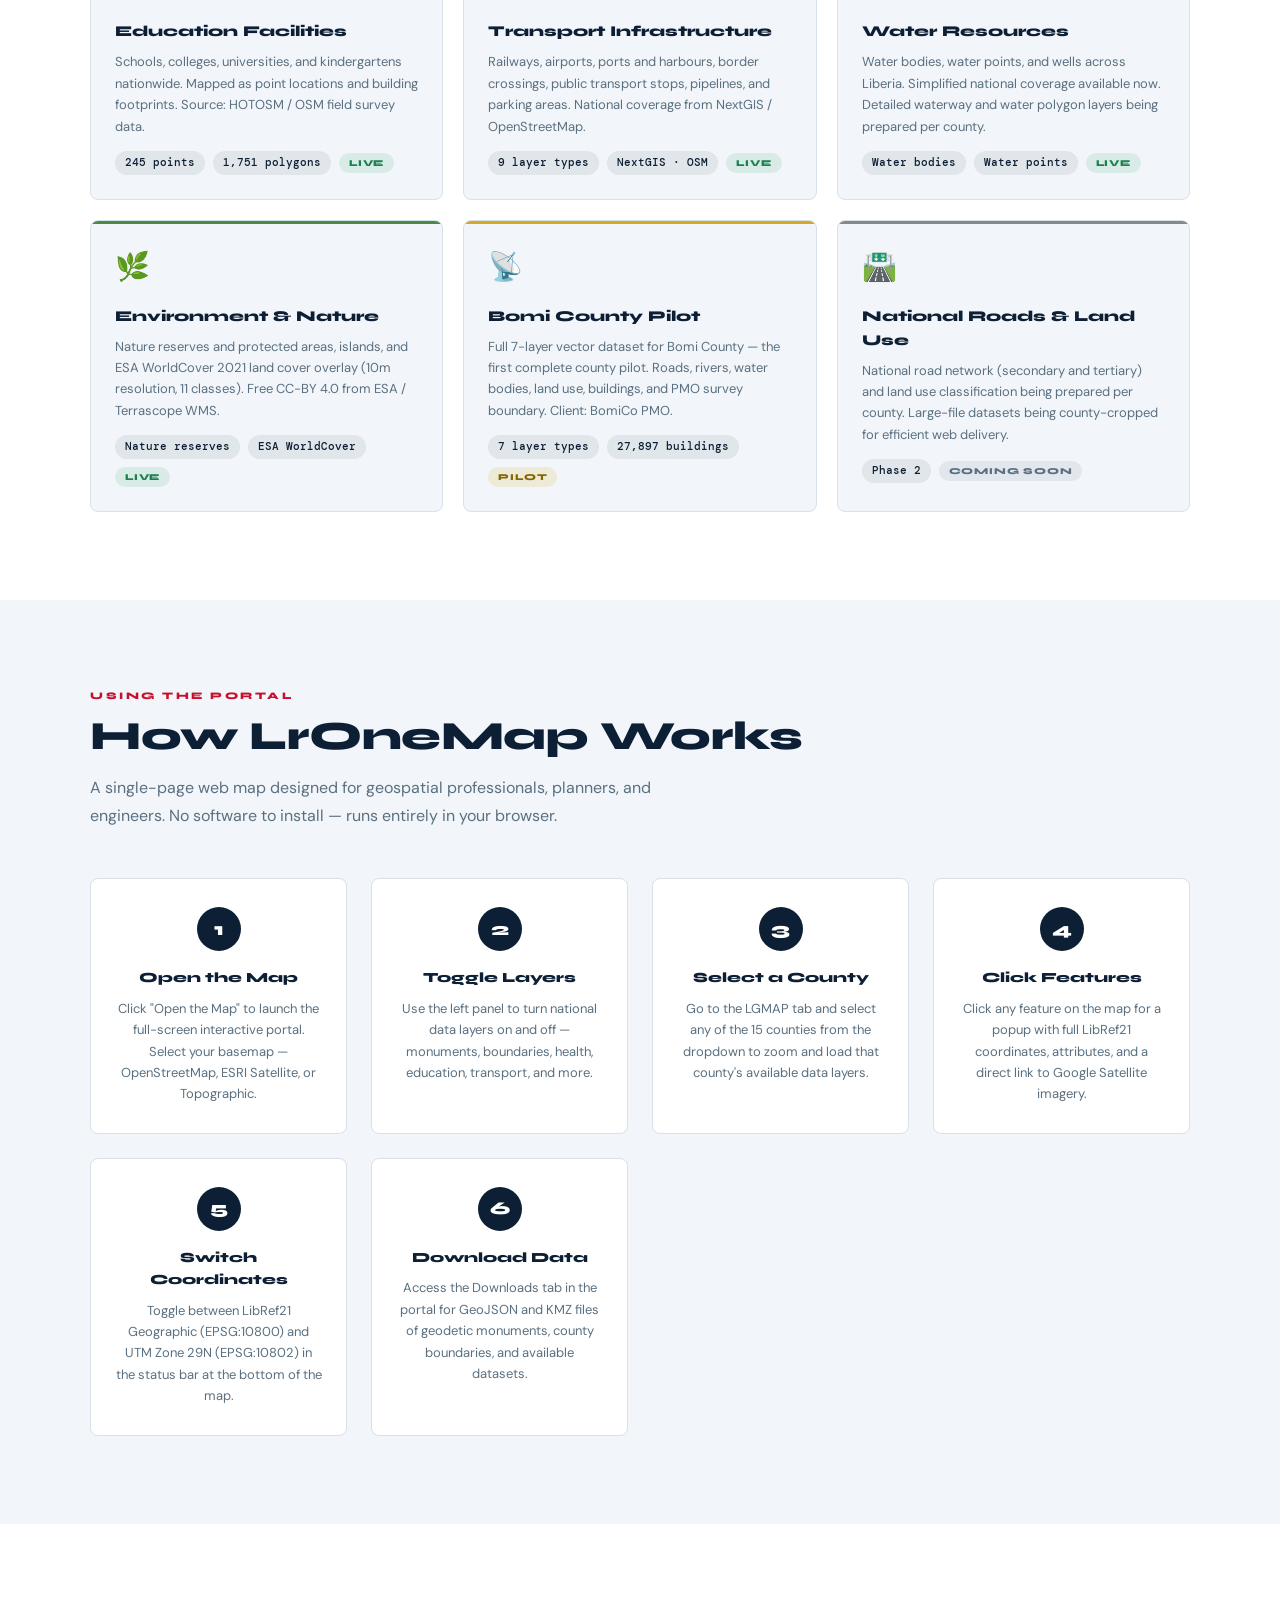
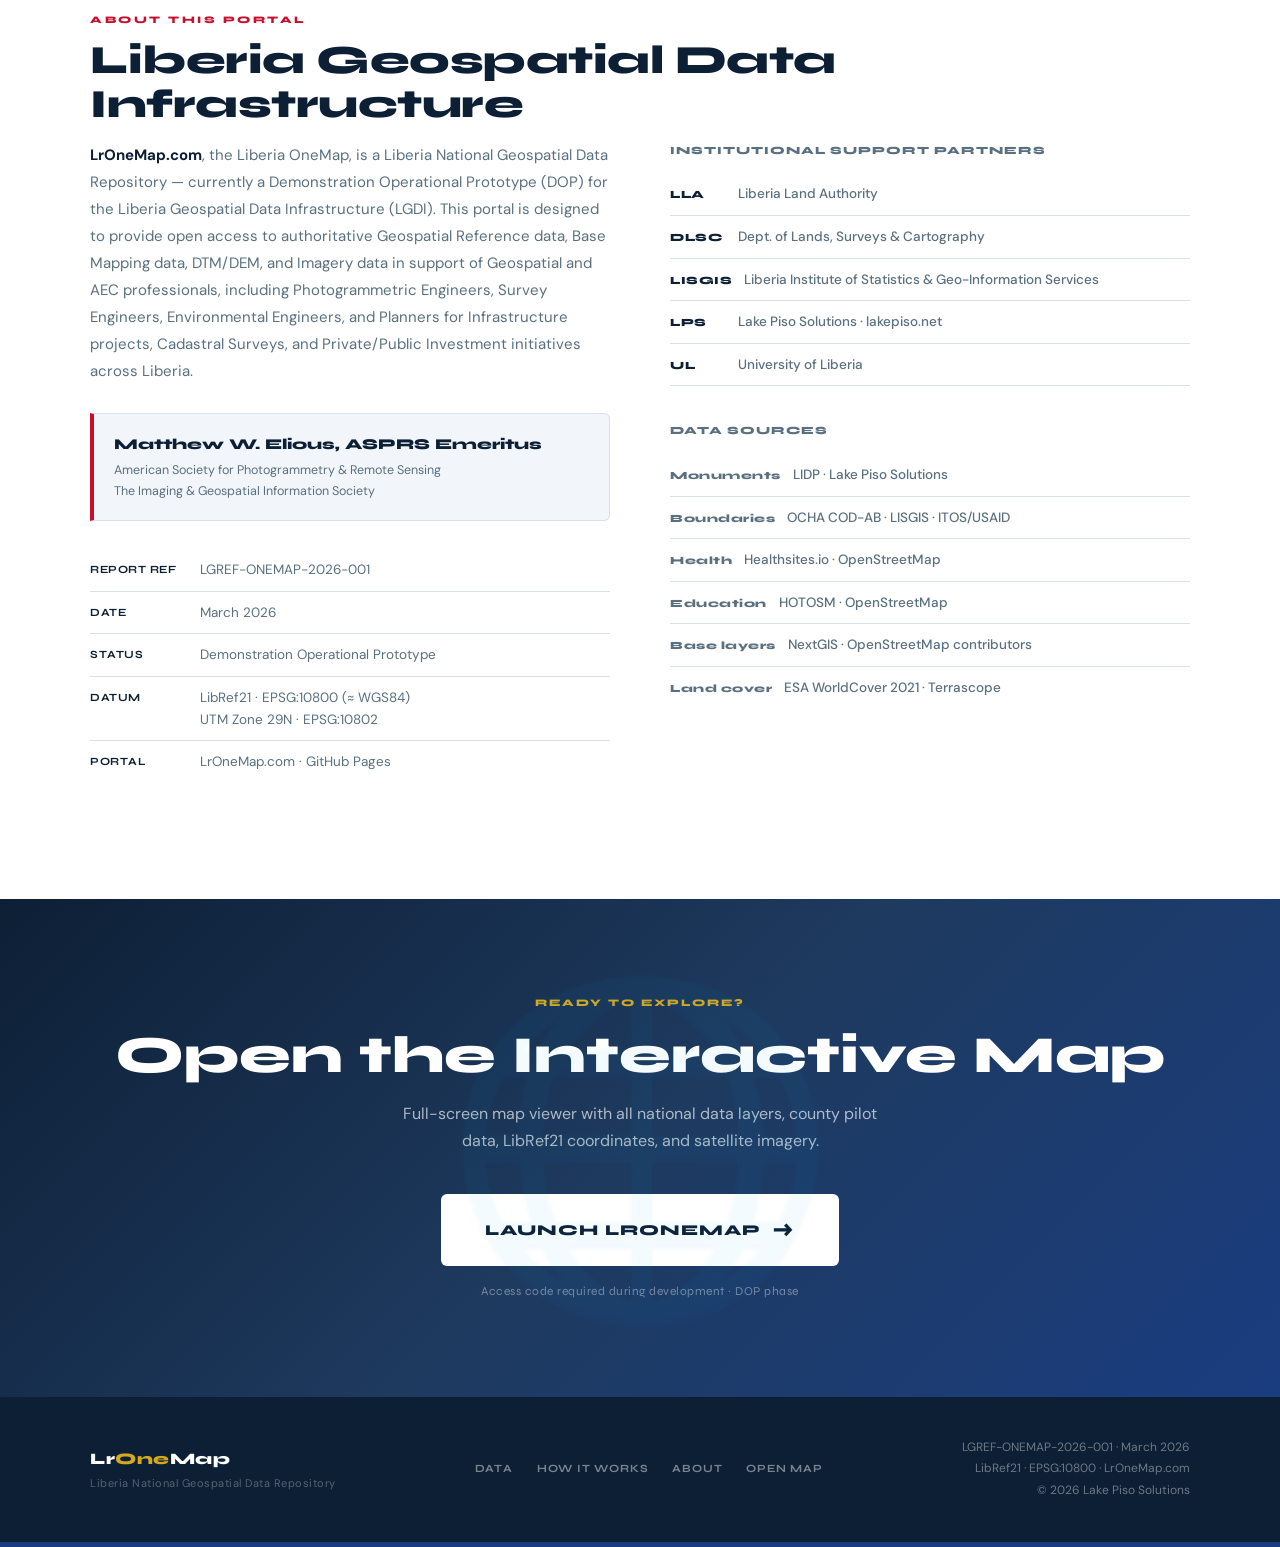
==== commit 18c18c0a: "Add files via upload" ====
--- a/index.html
+++ b/index.html
@@ -530,6 +530,45 @@
 </head>
 <body>
 
+<!-- ── ACCESS OVERLAY ───────────────────────────────────────────────────── -->
+<div id="access-overlay" style="position:fixed;inset:0;z-index:99999;background:#0d1f35;display:flex;align-items:center;justify-content:center;">
+  <div style="background:rgba(235,240,248,0.97);border-radius:8px;padding:40px 48px;max-width:420px;width:90%;text-align:center;border-top:4px solid #c8102e;border-bottom:4px solid #1a3d80;box-shadow:0 16px 48px rgba(0,0,0,.5);">
+    <div style="font-family:'Syne',sans-serif;font-size:26px;font-weight:800;color:#0d1f35;margin-bottom:4px">🌐 LrOneMap</div>
+    <div style="font-size:11px;font-weight:700;letter-spacing:1.5px;text-transform:uppercase;color:#5a7080;margin-bottom:6px">Liberia National Geospatial Portal</div>
+    <div style="width:40px;height:3px;background:#c8102e;margin:0 auto 20px;"></div>
+    <div style="font-family:'Syne',sans-serif;font-size:13px;font-weight:700;color:#0d1f35;margin-bottom:12px">Under Development — Enter Access Code</div>
+    <input id="ao-input" type="password" placeholder="· · · · · · · ·" maxlength="24"
+      onkeydown="if(event.key==='Enter')aoCheck()"
+      style="width:100%;padding:11px 16px;border:2px solid #cfd8e3;border-radius:5px;font-family:'DM Mono',monospace;font-size:15px;font-weight:600;color:#0d1f35;text-align:center;letter-spacing:3px;margin-bottom:14px;outline:none;"/>
+    <button onclick="aoCheck()" style="width:100%;padding:11px;background:#0d1f35;border:none;color:#fff;font-family:'Syne',sans-serif;font-size:13px;font-weight:800;letter-spacing:1px;text-transform:uppercase;cursor:pointer;border-radius:5px;">Enter Portal</button>
+    <div id="ao-err" style="font-size:12px;font-weight:700;color:#c8102e;margin-top:10px;min-height:18px;"></div>
+    <div style="font-size:11px;color:#8a9aaa;margin-top:16px;line-height:1.6;">LrOneMap.com · Demonstration Operational Prototype<br>LGREF-ONEMAP-2026-001 · Republic of Liberia</div>
+  </div>
+</div>
+
+<script>
+(function(){
+  var PASS = 'liberia2026';
+  // Already authenticated this session — skip overlay
+  if (sessionStorage.getItem('lronemap_auth') === '1') {
+    document.getElementById('access-overlay').style.display = 'none';
+  }
+  window.aoCheck = function() {
+    var val = (document.getElementById('ao-input').value||'').trim().toLowerCase();
+    if (val === PASS) {
+      sessionStorage.setItem('lronemap_auth','1');
+      document.getElementById('access-overlay').style.display = 'none';
+    } else {
+      var e = document.getElementById('ao-err');
+      e.textContent = 'Incorrect code. Please try again.';
+      document.getElementById('ao-input').value = '';
+      document.getElementById('ao-input').focus();
+      setTimeout(function(){ e.textContent=''; }, 3000);
+    }
+  };
+})();
+</script>
+
 <!-- ── FLAG STRIPE ──────────────────────────────────────────────────────── -->
 <div class="flag-stripe-top"></div>
 
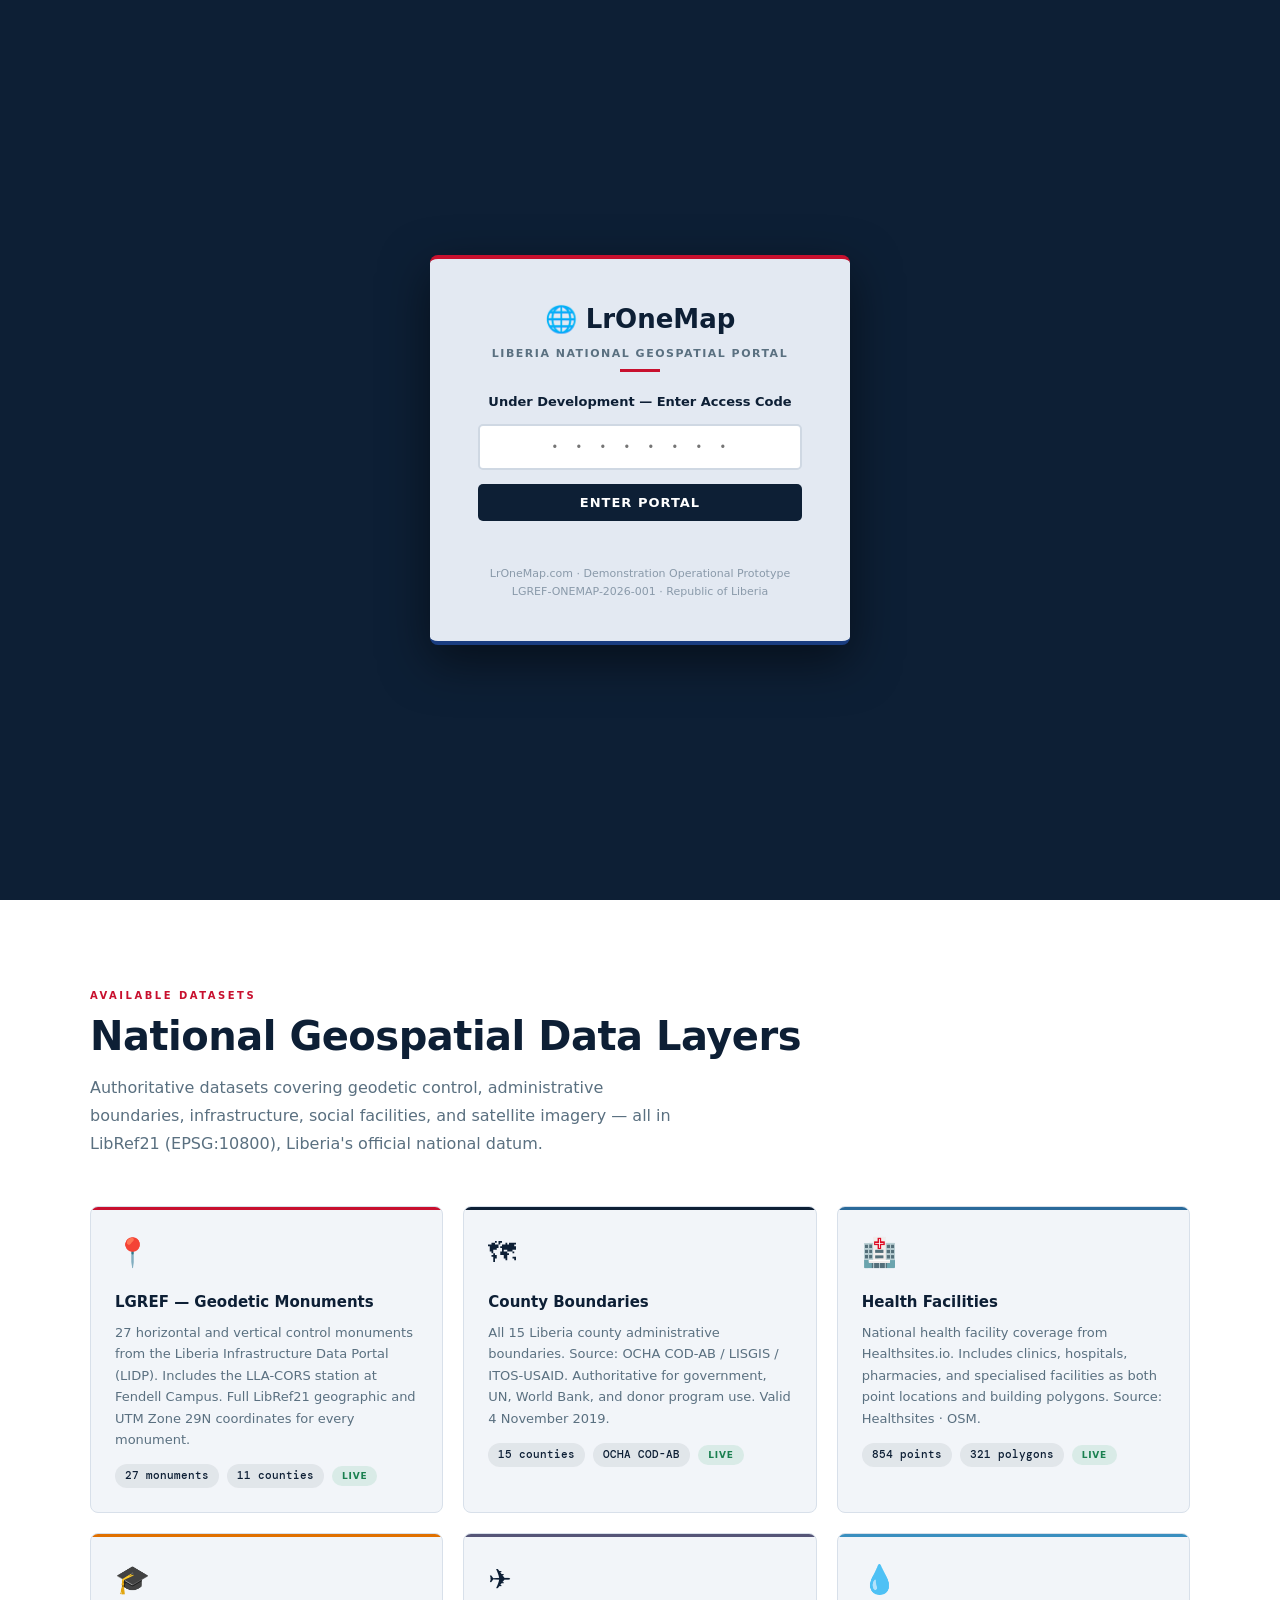
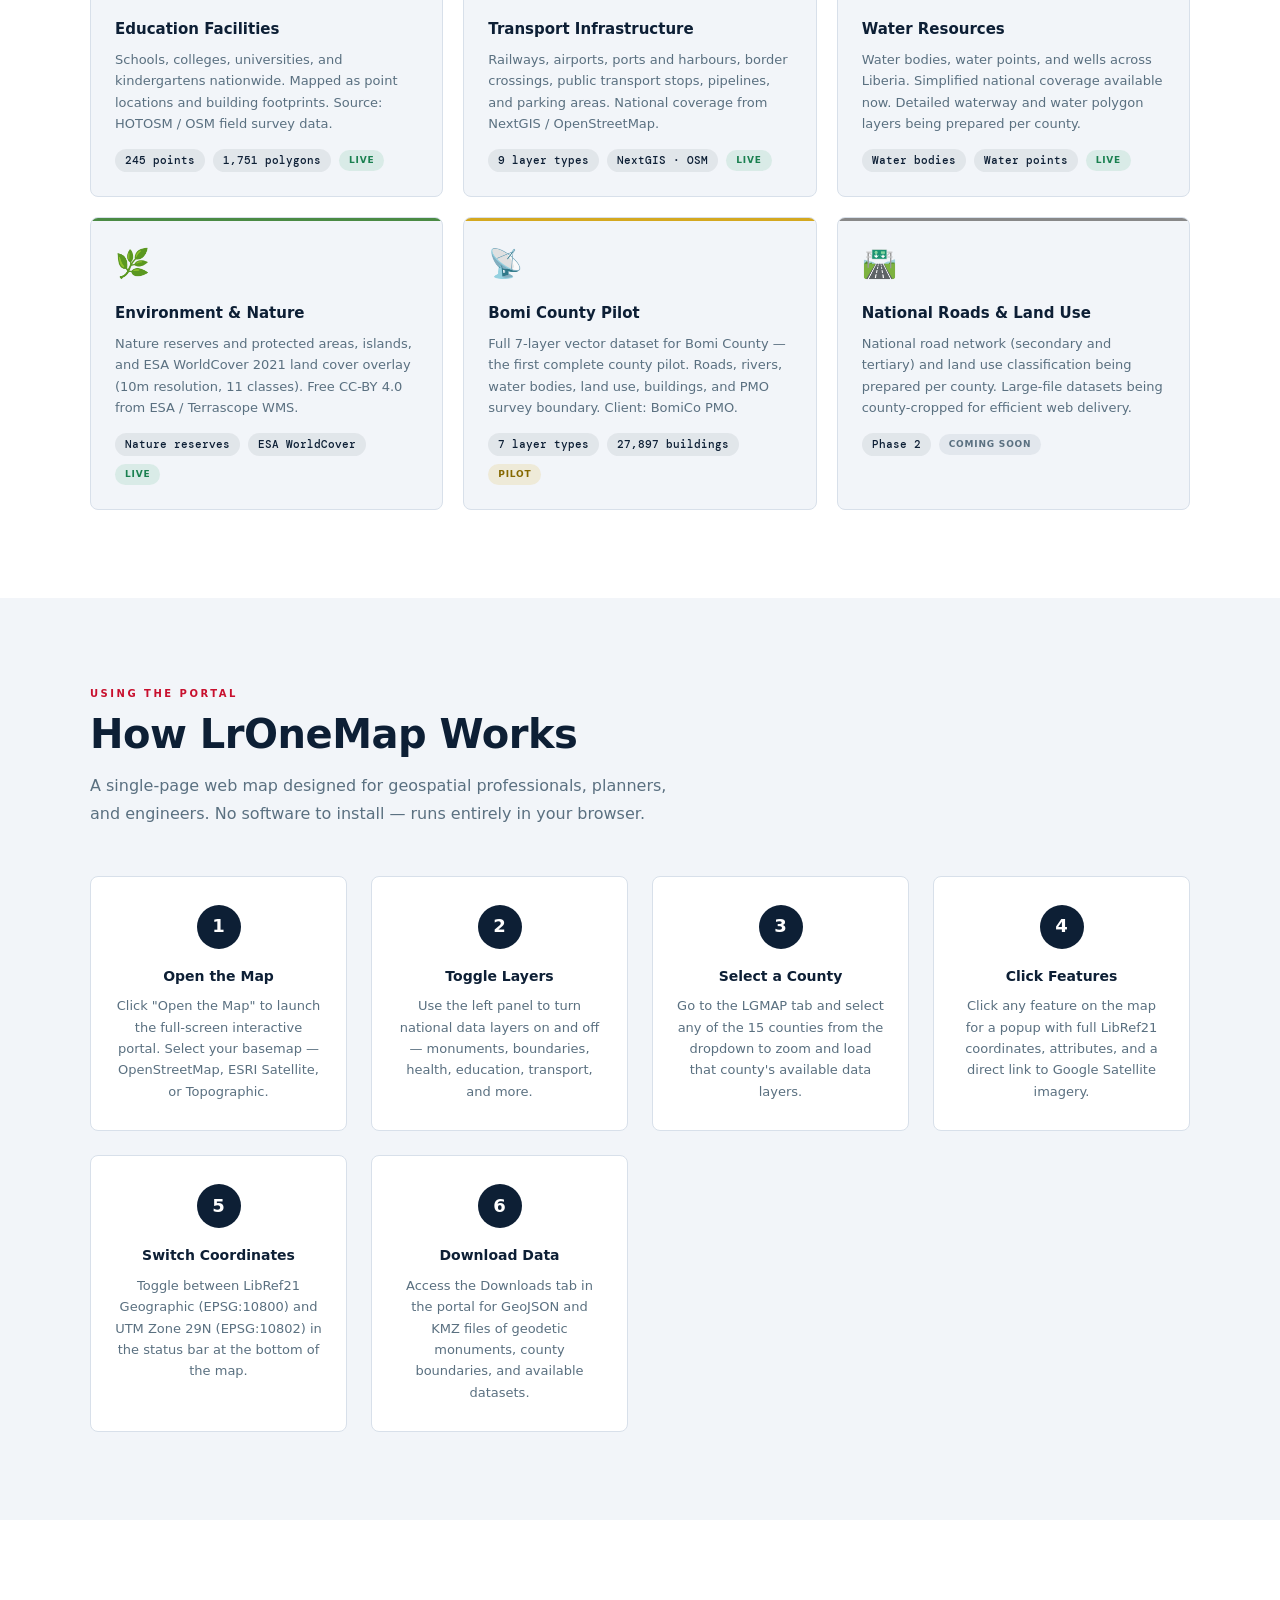
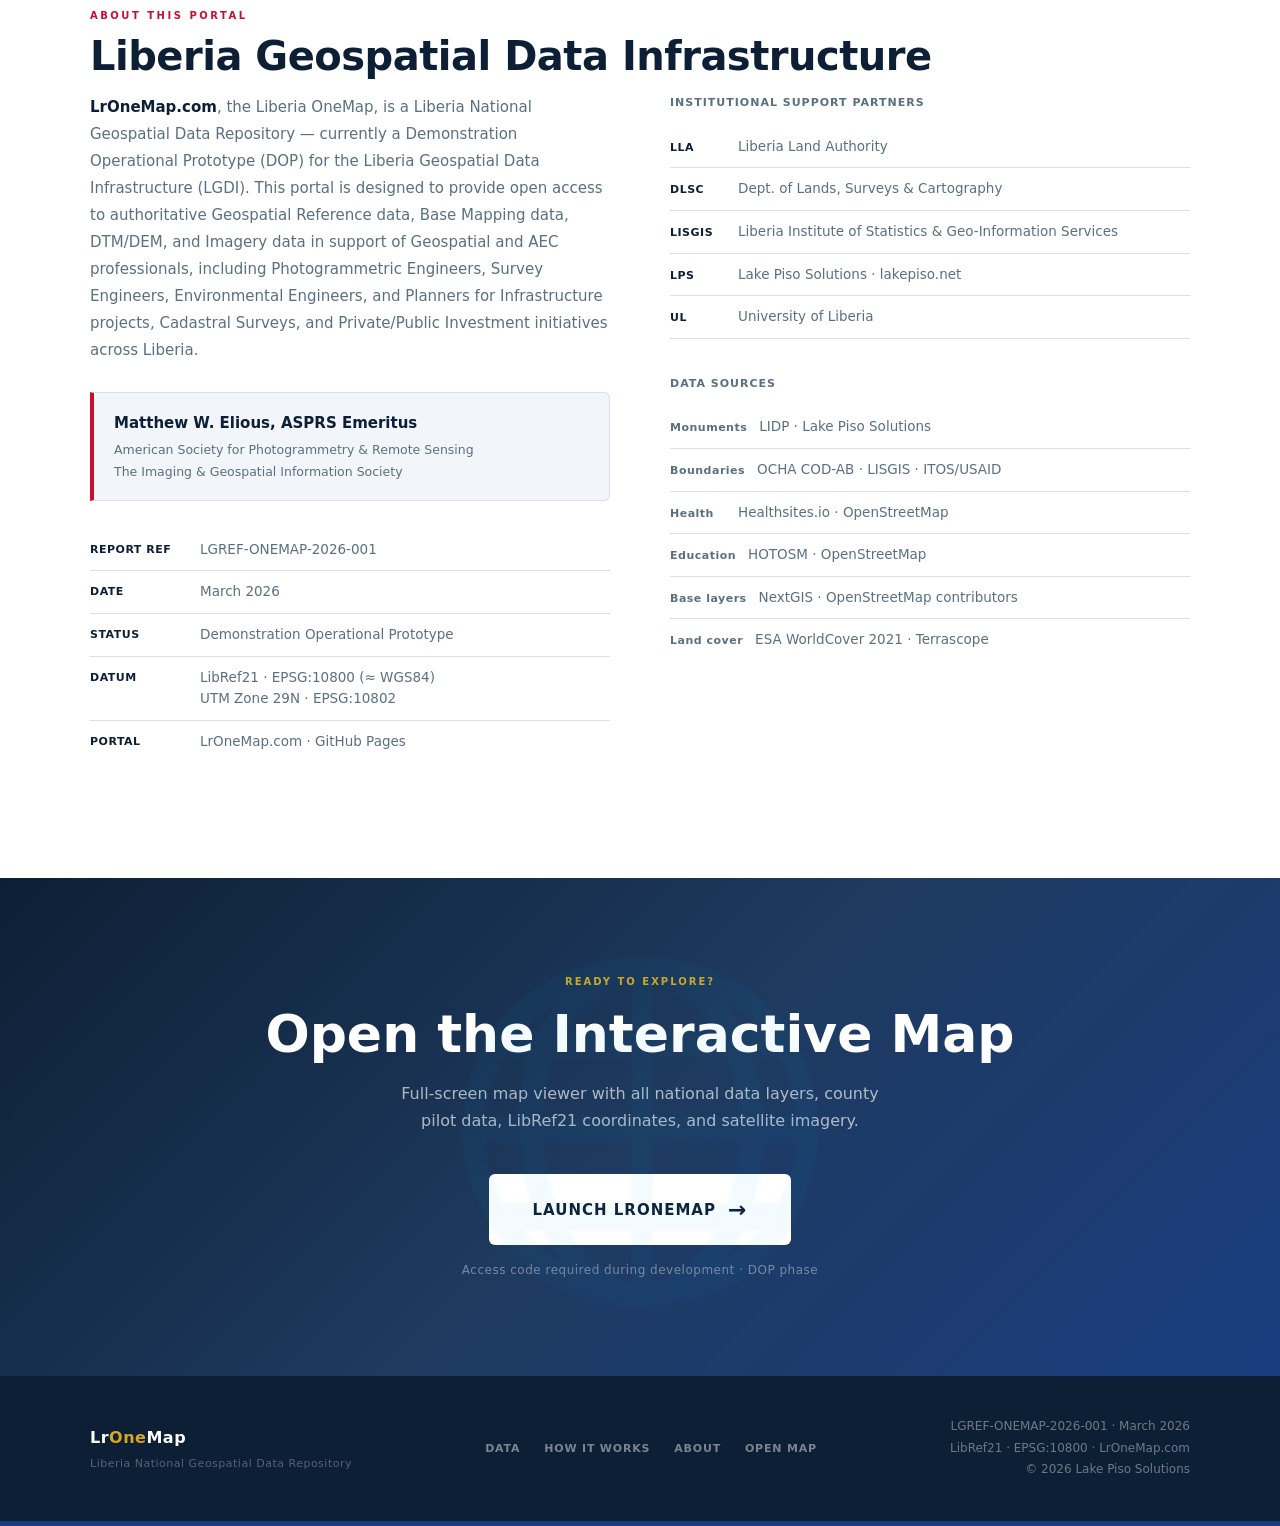
==== commit 83e6d3da: "Add files via upload" ====
--- a/index.html
+++ b/index.html
@@ -5,7 +5,7 @@
 <meta name="viewport" content="width=device-width, initial-scale=1.0"/>
 <meta name="description" content="LrOneMap — Liberia National Geospatial Data Repository. Authoritative geospatial reference data, base mapping, imagery and geodetic control for Liberia."/>
 <title>LrOneMap — Liberia National Geospatial Portal</title>
-<link href="https://fonts.googleapis.com/css2?family=Syne:wght@400;600;700;800&family=DM+Sans:wght@300;400;500;600&family=DM+Mono:wght@400;500&display=swap" rel="stylesheet"/>
+<link href="https://fonts.googleapis.com/css2?family=DM+Mono:wght@400;500&display=swap" rel="stylesheet"/>
 <style>
 /* ── RESET & BASE ──────────────────────────────────────────────────────── */
 *, *::before, *::after { box-sizing: border-box; margin: 0; padding: 0; }
@@ -23,9 +23,9 @@
   --text:       #0d1f35;
   --muted:      #5a7080;
   --border:     #d8e0ea;
-  --font-display: 'Syne', sans-serif;
-  --font-body:    'DM Sans', sans-serif;
-  --font-mono:    'DM Mono', monospace;
+  --font-display: 'Segoe UI', system-ui, -apple-system, sans-serif;
+  --font-body:    'Segoe UI', system-ui, -apple-system, sans-serif;
+  --font-mono:    'DM Mono', 'Cascadia Code', 'Consolas', monospace;
 }
 html { scroll-behavior: smooth; }
 body {
@@ -533,14 +533,14 @@
 <!-- ── ACCESS OVERLAY ───────────────────────────────────────────────────── -->
 <div id="access-overlay" style="position:fixed;inset:0;z-index:99999;background:#0d1f35;display:flex;align-items:center;justify-content:center;">
   <div style="background:rgba(235,240,248,0.97);border-radius:8px;padding:40px 48px;max-width:420px;width:90%;text-align:center;border-top:4px solid #c8102e;border-bottom:4px solid #1a3d80;box-shadow:0 16px 48px rgba(0,0,0,.5);">
-    <div style="font-family:'Syne',sans-serif;font-size:26px;font-weight:800;color:#0d1f35;margin-bottom:4px">🌐 LrOneMap</div>
+    <div style="font-family:'Segoe UI',system-ui,sans-serif;font-size:26px;font-weight:800;color:#0d1f35;margin-bottom:4px">🌐 LrOneMap</div>
     <div style="font-size:11px;font-weight:700;letter-spacing:1.5px;text-transform:uppercase;color:#5a7080;margin-bottom:6px">Liberia National Geospatial Portal</div>
     <div style="width:40px;height:3px;background:#c8102e;margin:0 auto 20px;"></div>
-    <div style="font-family:'Syne',sans-serif;font-size:13px;font-weight:700;color:#0d1f35;margin-bottom:12px">Under Development — Enter Access Code</div>
+    <div style="font-family:'Segoe UI',system-ui,sans-serif;font-size:13px;font-weight:700;color:#0d1f35;margin-bottom:12px">Under Development — Enter Access Code</div>
     <input id="ao-input" type="password" placeholder="· · · · · · · ·" maxlength="24"
       onkeydown="if(event.key==='Enter')aoCheck()"
-      style="width:100%;padding:11px 16px;border:2px solid #cfd8e3;border-radius:5px;font-family:'DM Mono',monospace;font-size:15px;font-weight:600;color:#0d1f35;text-align:center;letter-spacing:3px;margin-bottom:14px;outline:none;"/>
-    <button onclick="aoCheck()" style="width:100%;padding:11px;background:#0d1f35;border:none;color:#fff;font-family:'Syne',sans-serif;font-size:13px;font-weight:800;letter-spacing:1px;text-transform:uppercase;cursor:pointer;border-radius:5px;">Enter Portal</button>
+      style="width:100%;padding:11px 16px;border:2px solid #cfd8e3;border-radius:5px;font-family:'DM Mono','Consolas',monospace;font-size:15px;font-weight:600;color:#0d1f35;text-align:center;letter-spacing:3px;margin-bottom:14px;outline:none;"/>
+    <button onclick="aoCheck()" style="width:100%;padding:11px;background:#0d1f35;border:none;color:#fff;font-family:'Segoe UI',system-ui,sans-serif;font-size:13px;font-weight:800;letter-spacing:1px;text-transform:uppercase;cursor:pointer;border-radius:5px;">Enter Portal</button>
     <div id="ao-err" style="font-size:12px;font-weight:700;color:#c8102e;margin-top:10px;min-height:18px;"></div>
     <div style="font-size:11px;color:#8a9aaa;margin-top:16px;line-height:1.6;">LrOneMap.com · Demonstration Operational Prototype<br>LGREF-ONEMAP-2026-001 · Republic of Liberia</div>
   </div>
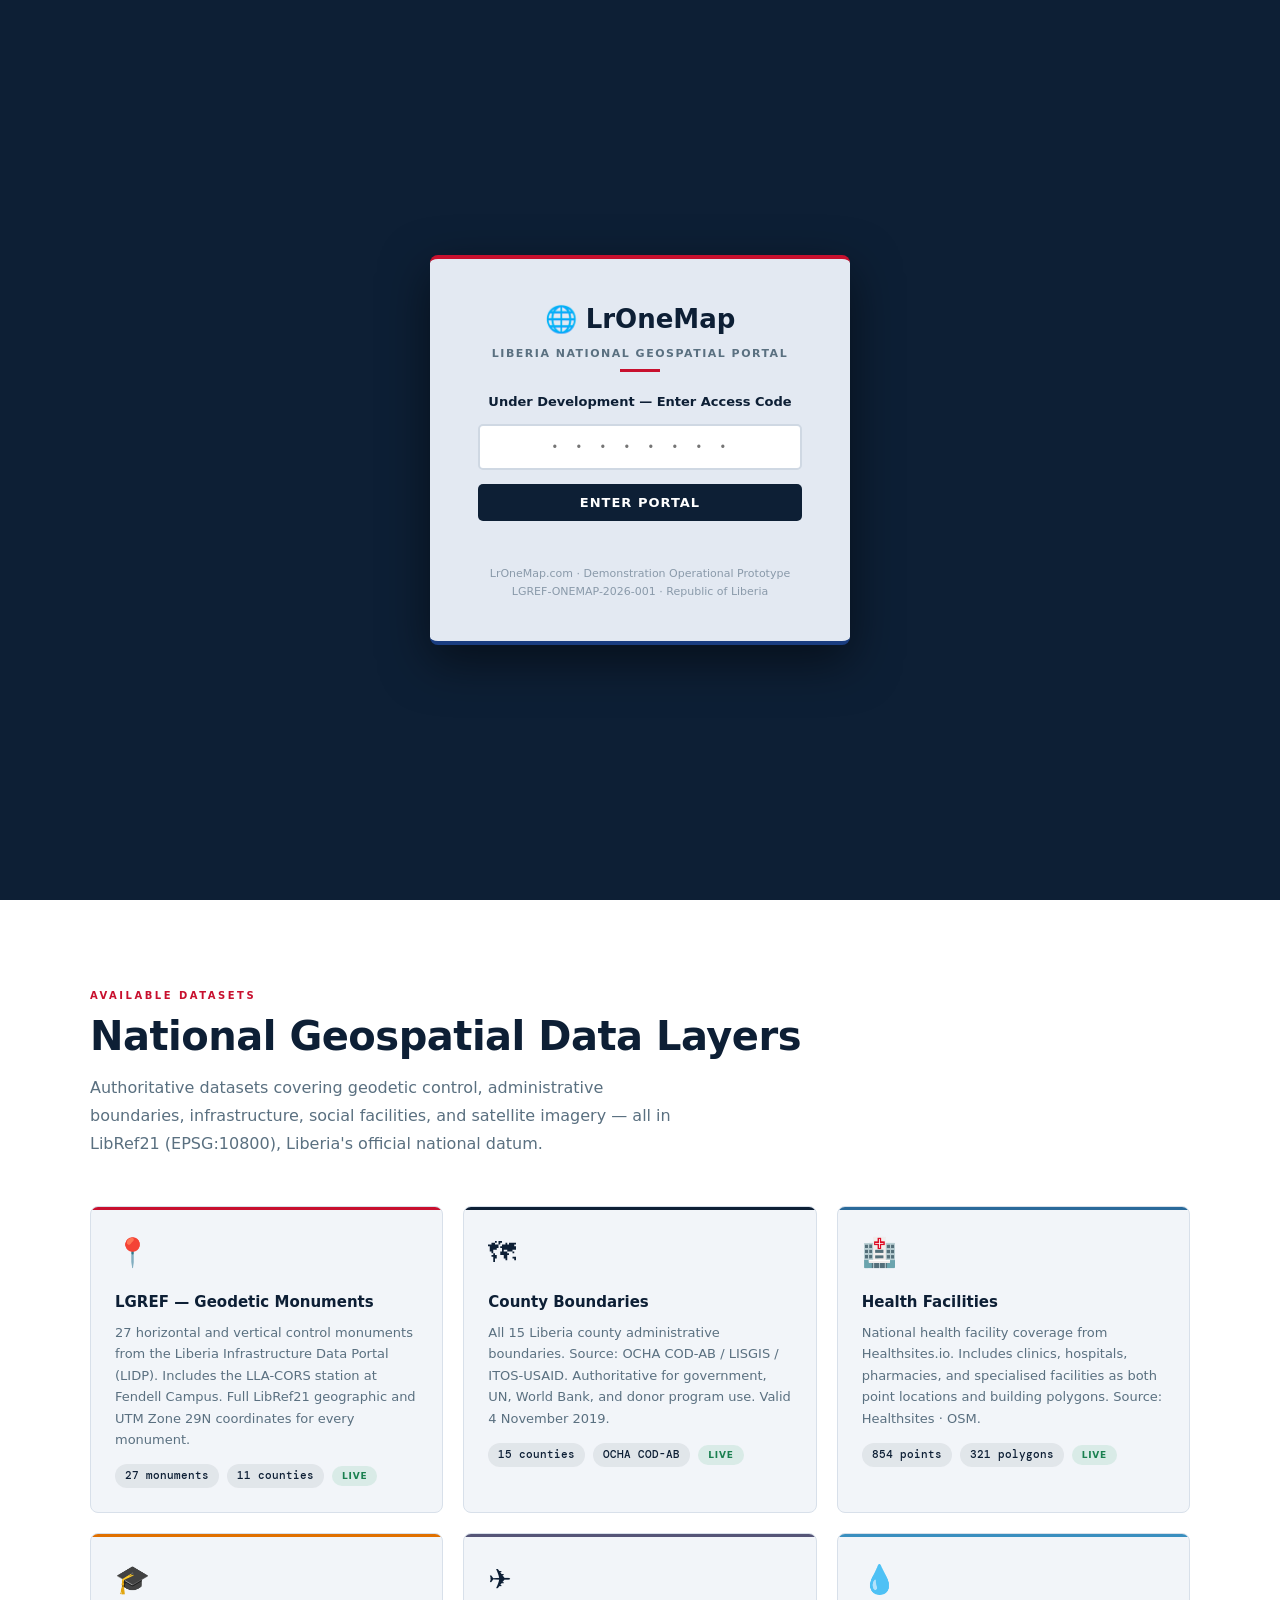
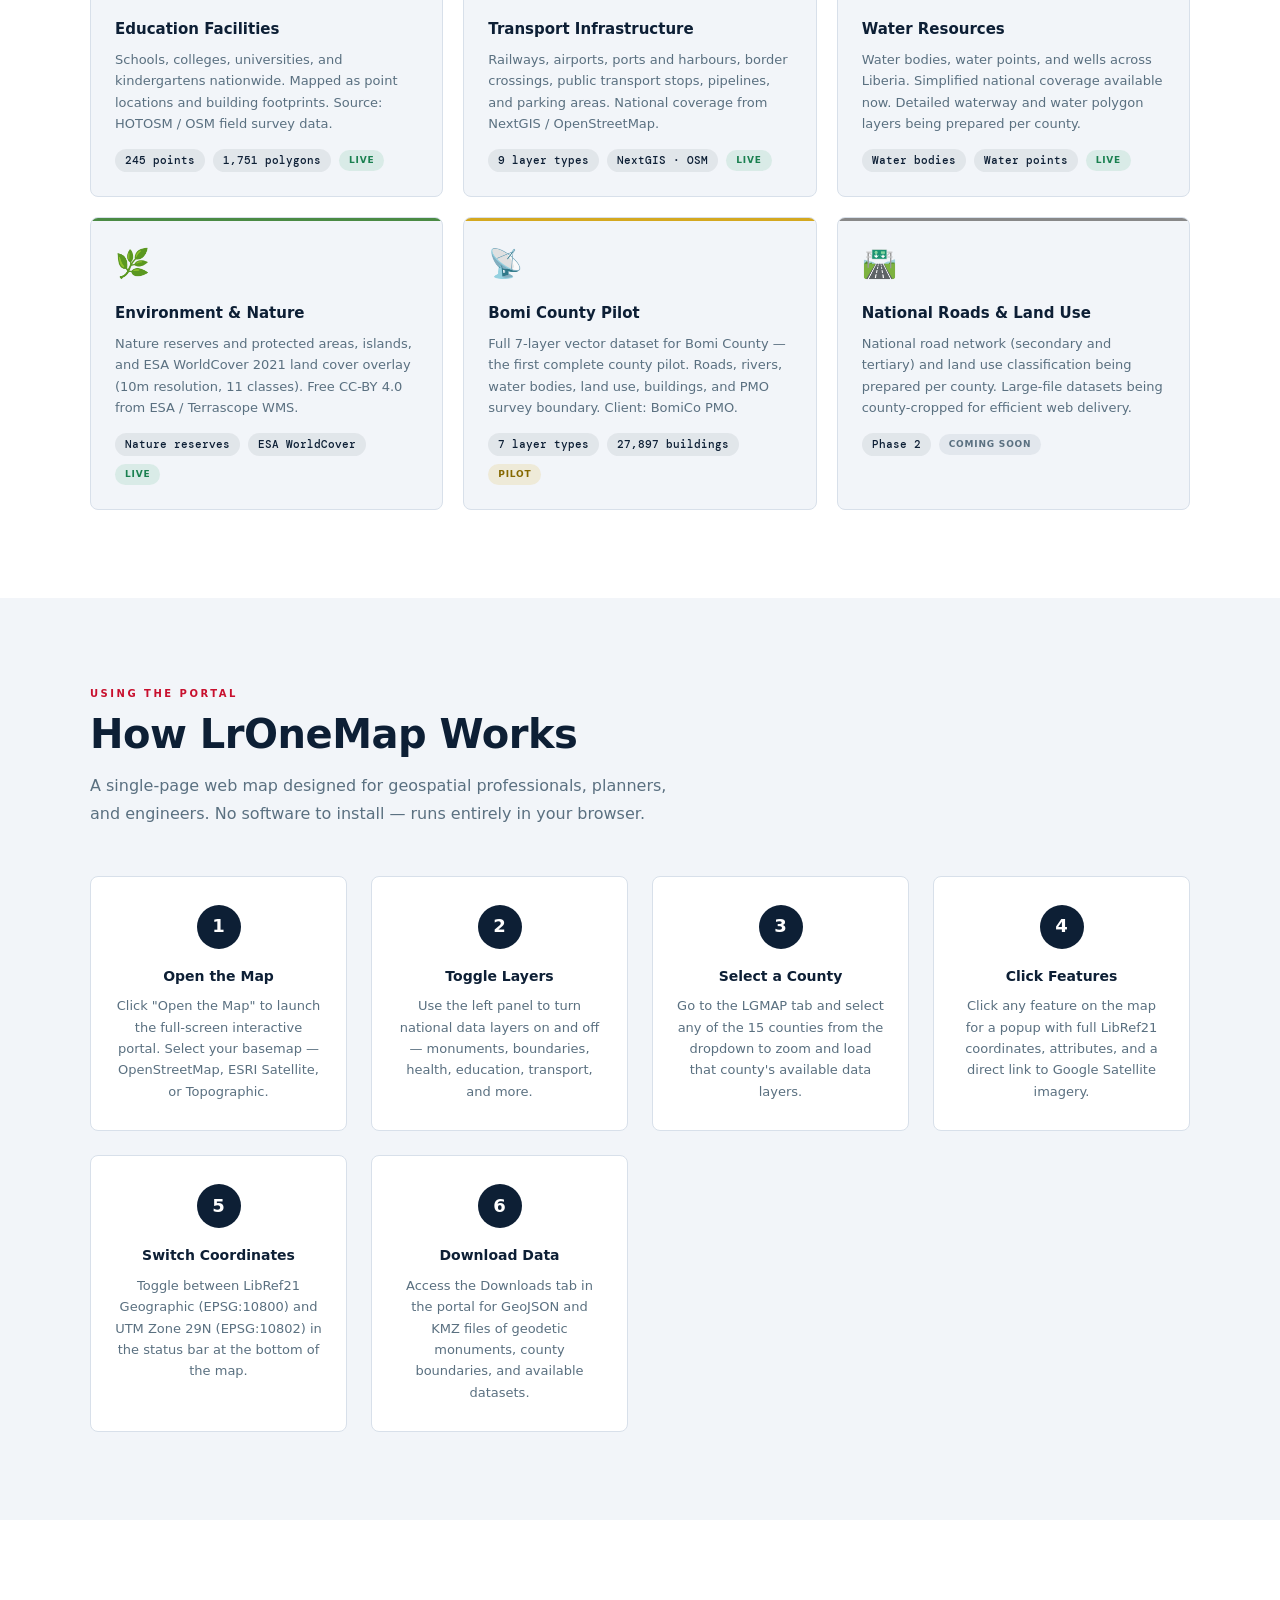
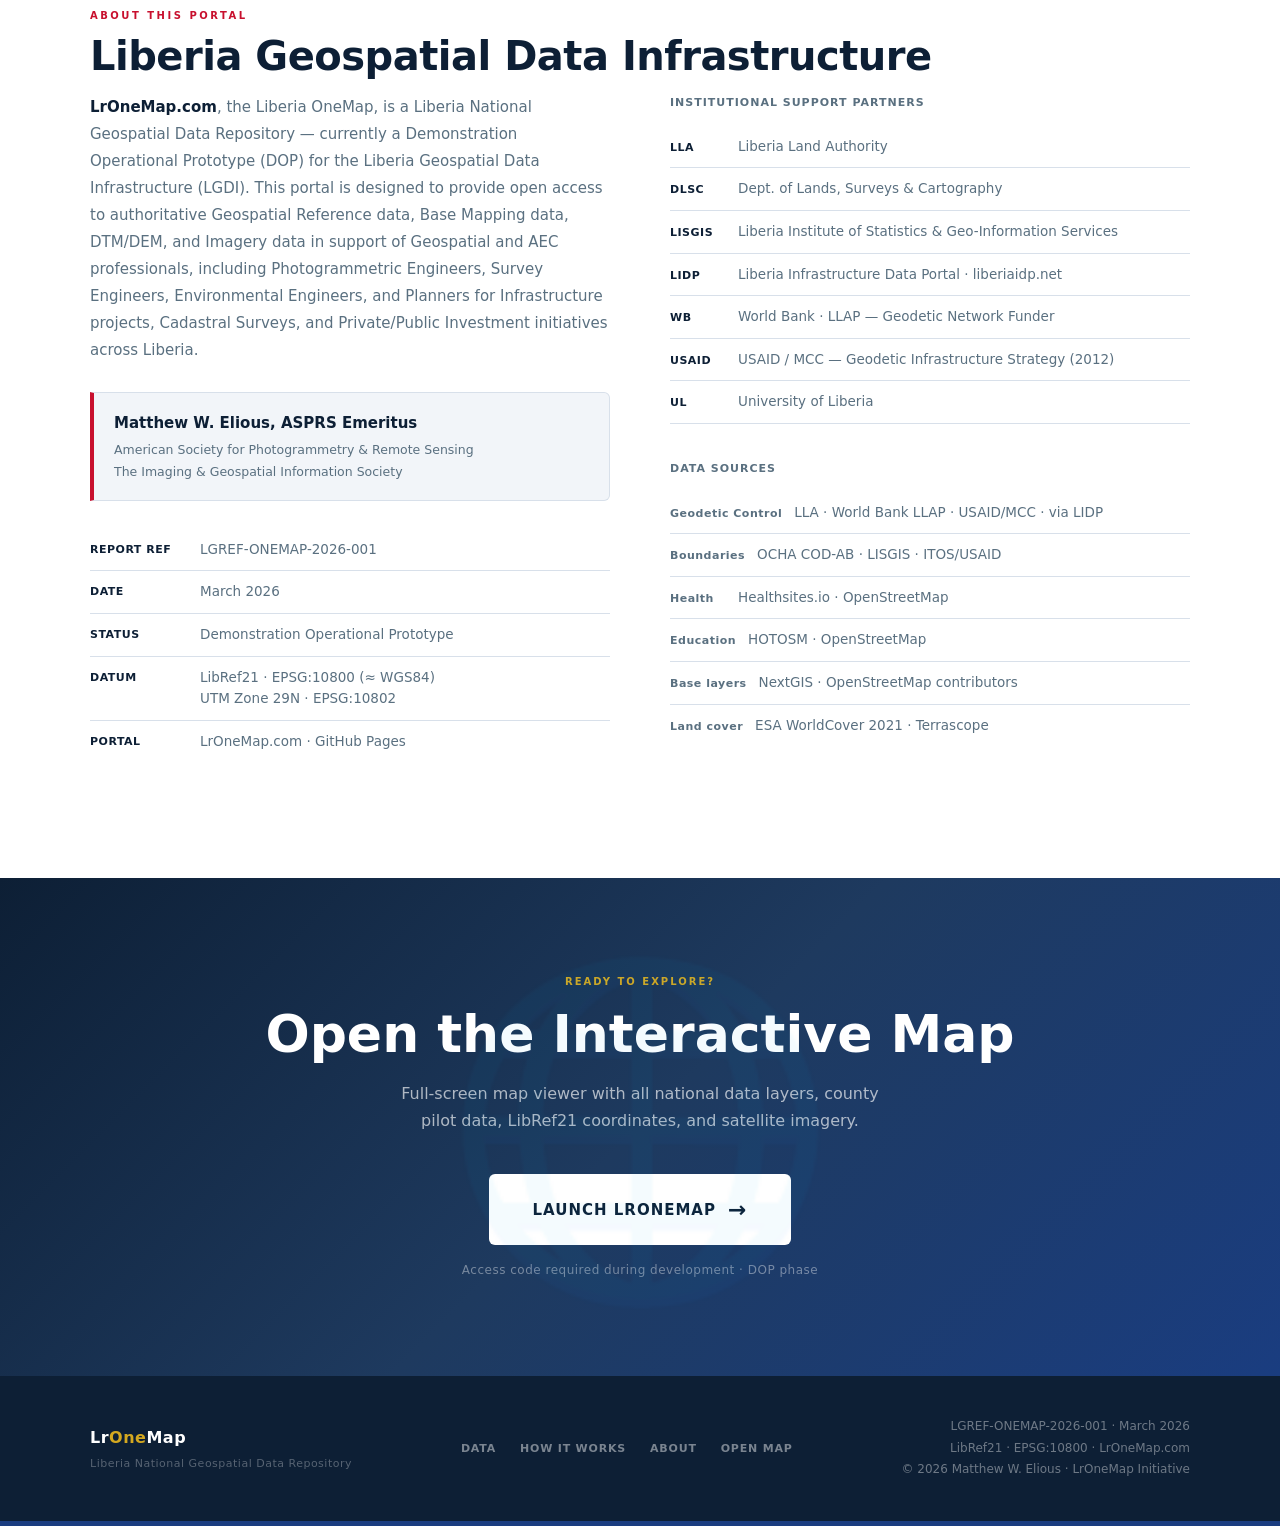
==== commit ef9b53e0: "Add files via upload" ====
--- a/index.html
+++ b/index.html
@@ -888,8 +888,16 @@
           <span class="partner-full">Liberia Institute of Statistics &amp; Geo-Information Services</span>
         </div>
         <div class="partner-row">
-          <span class="partner-abbr">LPS</span>
-          <span class="partner-full">Lake Piso Solutions · lakepiso.net</span>
+          <span class="partner-abbr">LIDP</span>
+          <span class="partner-full">Liberia Infrastructure Data Portal · liberiaidp.net</span>
+        </div>
+        <div class="partner-row">
+          <span class="partner-abbr">WB</span>
+          <span class="partner-full">World Bank · LLAP — Geodetic Network Funder</span>
+        </div>
+        <div class="partner-row">
+          <span class="partner-abbr">USAID</span>
+          <span class="partner-full">USAID / MCC — Geodetic Infrastructure Strategy (2012)</span>
         </div>
         <div class="partner-row">
           <span class="partner-abbr">UL</span>
@@ -899,8 +907,8 @@
         <div style="margin-top:36px">
           <div class="partners-title">Data Sources</div>
           <div class="partner-row">
-            <span class="partner-abbr" style="color:var(--muted)">Monuments</span>
-            <span class="partner-full">LIDP · Lake Piso Solutions</span>
+            <span class="partner-abbr" style="color:var(--muted)">Geodetic Control</span>
+            <span class="partner-full">LLA · World Bank LLAP · USAID/MCC · via LIDP</span>
           </div>
           <div class="partner-row">
             <span class="partner-abbr" style="color:var(--muted)">Boundaries</span>
@@ -960,7 +968,7 @@
     <div class="footer-meta">
       LGREF-ONEMAP-2026-001 · March 2026<br>
       LibRef21 · EPSG:10800 · LrOneMap.com<br>
-      © 2026 Lake Piso Solutions
+      © 2026 Matthew W. Elious · LrOneMap Initiative
     </div>
   </div>
 </footer>
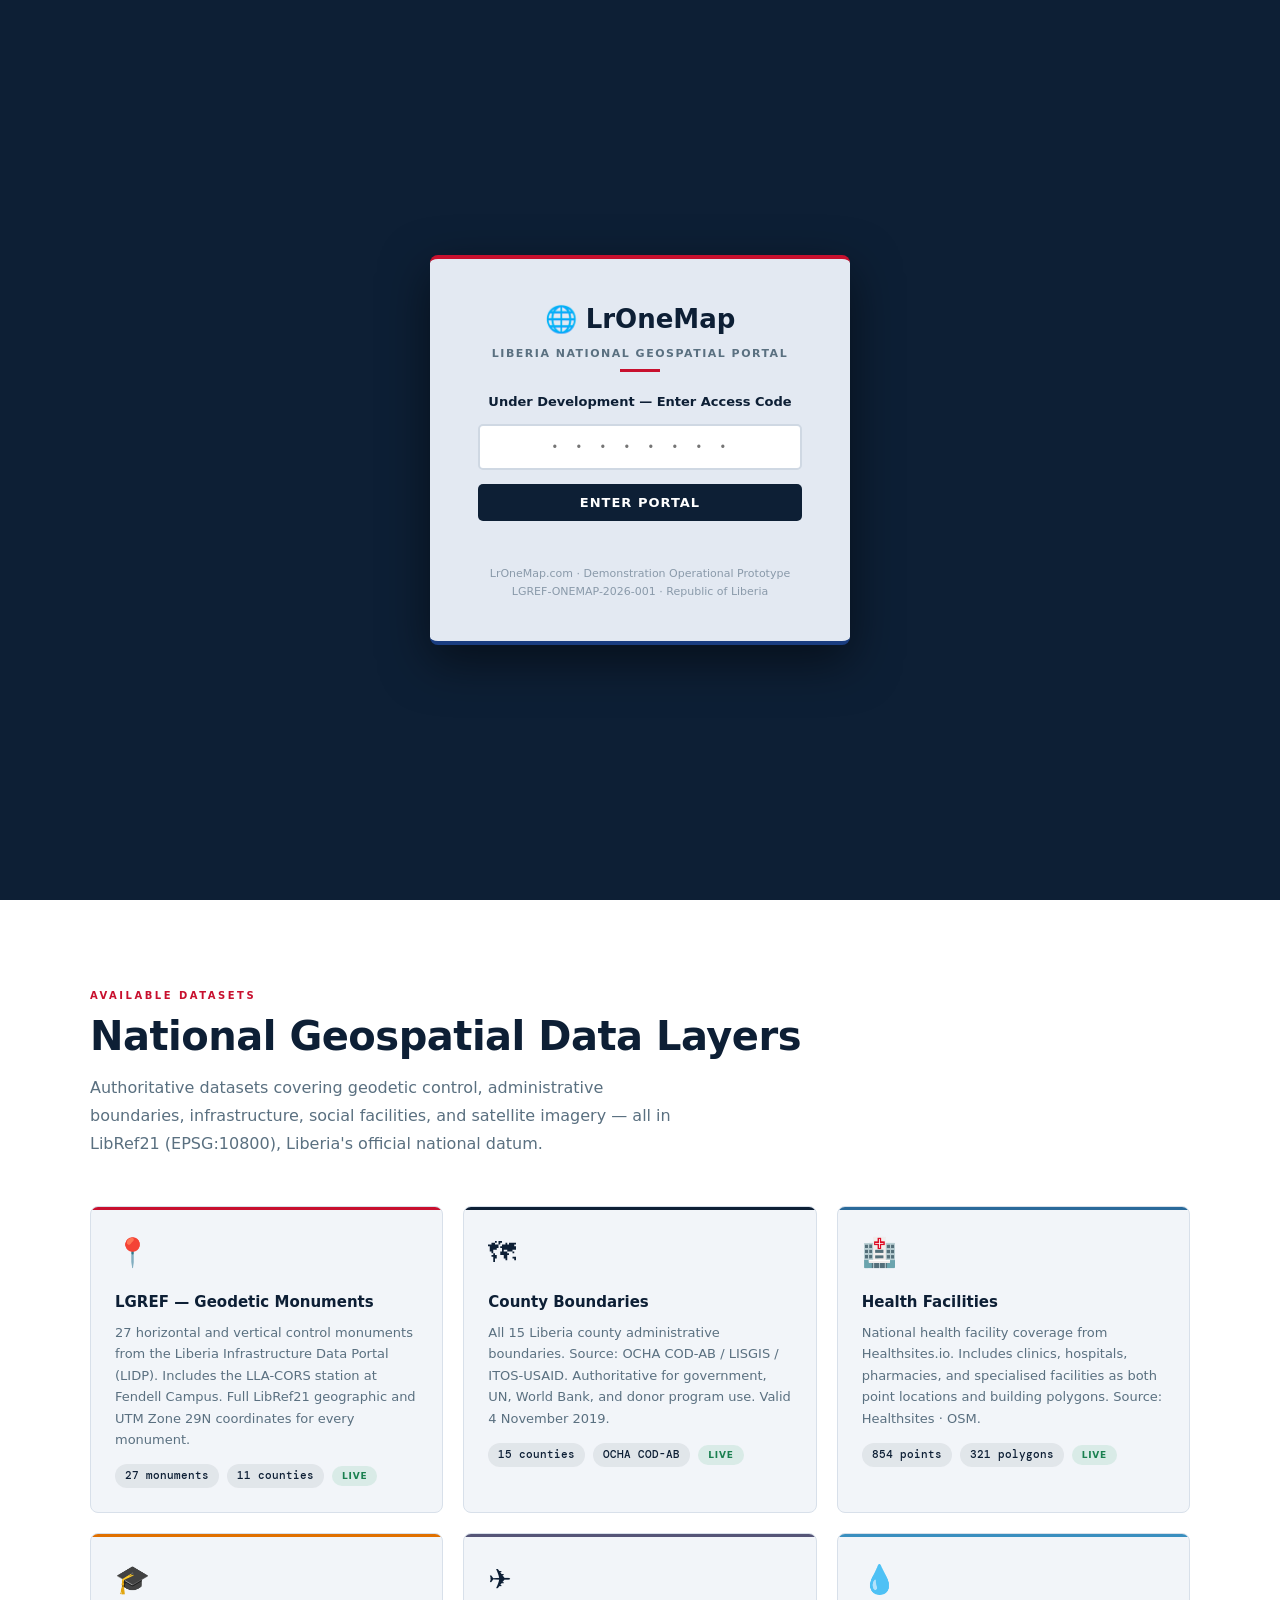
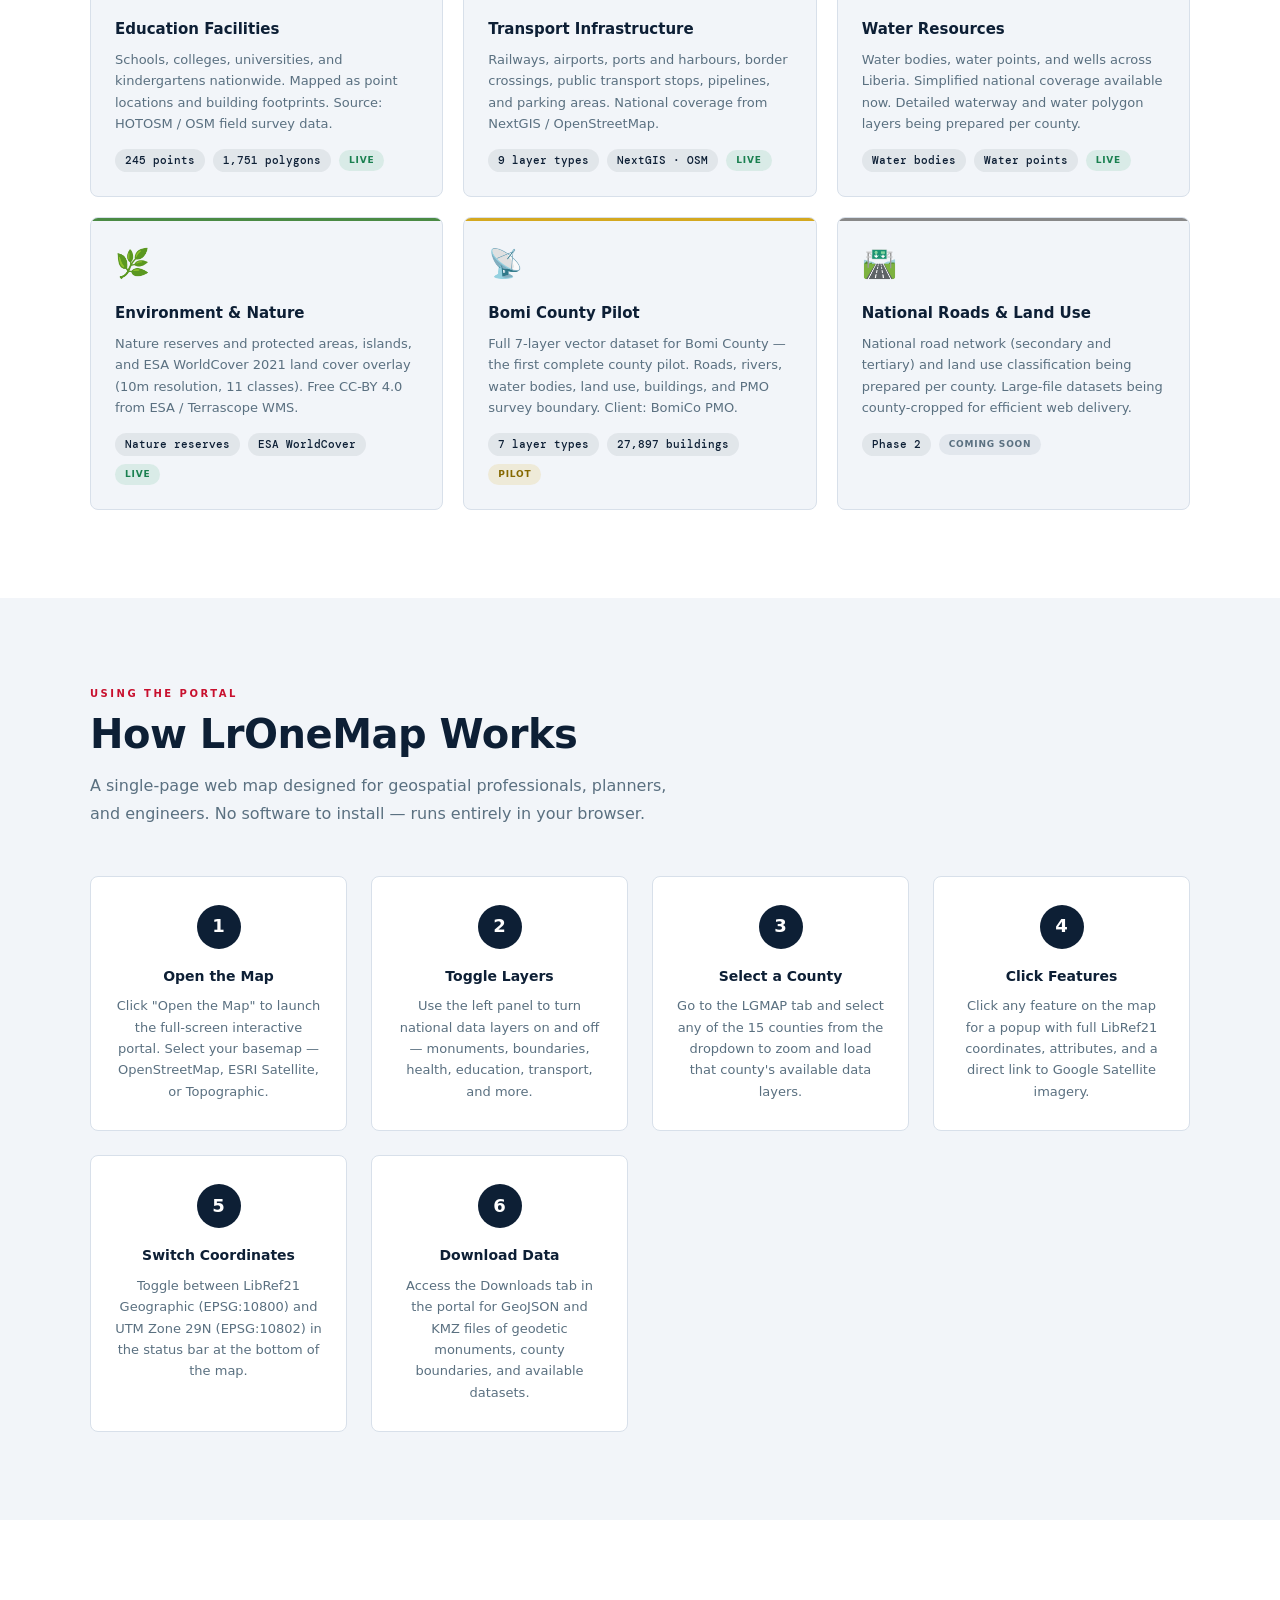
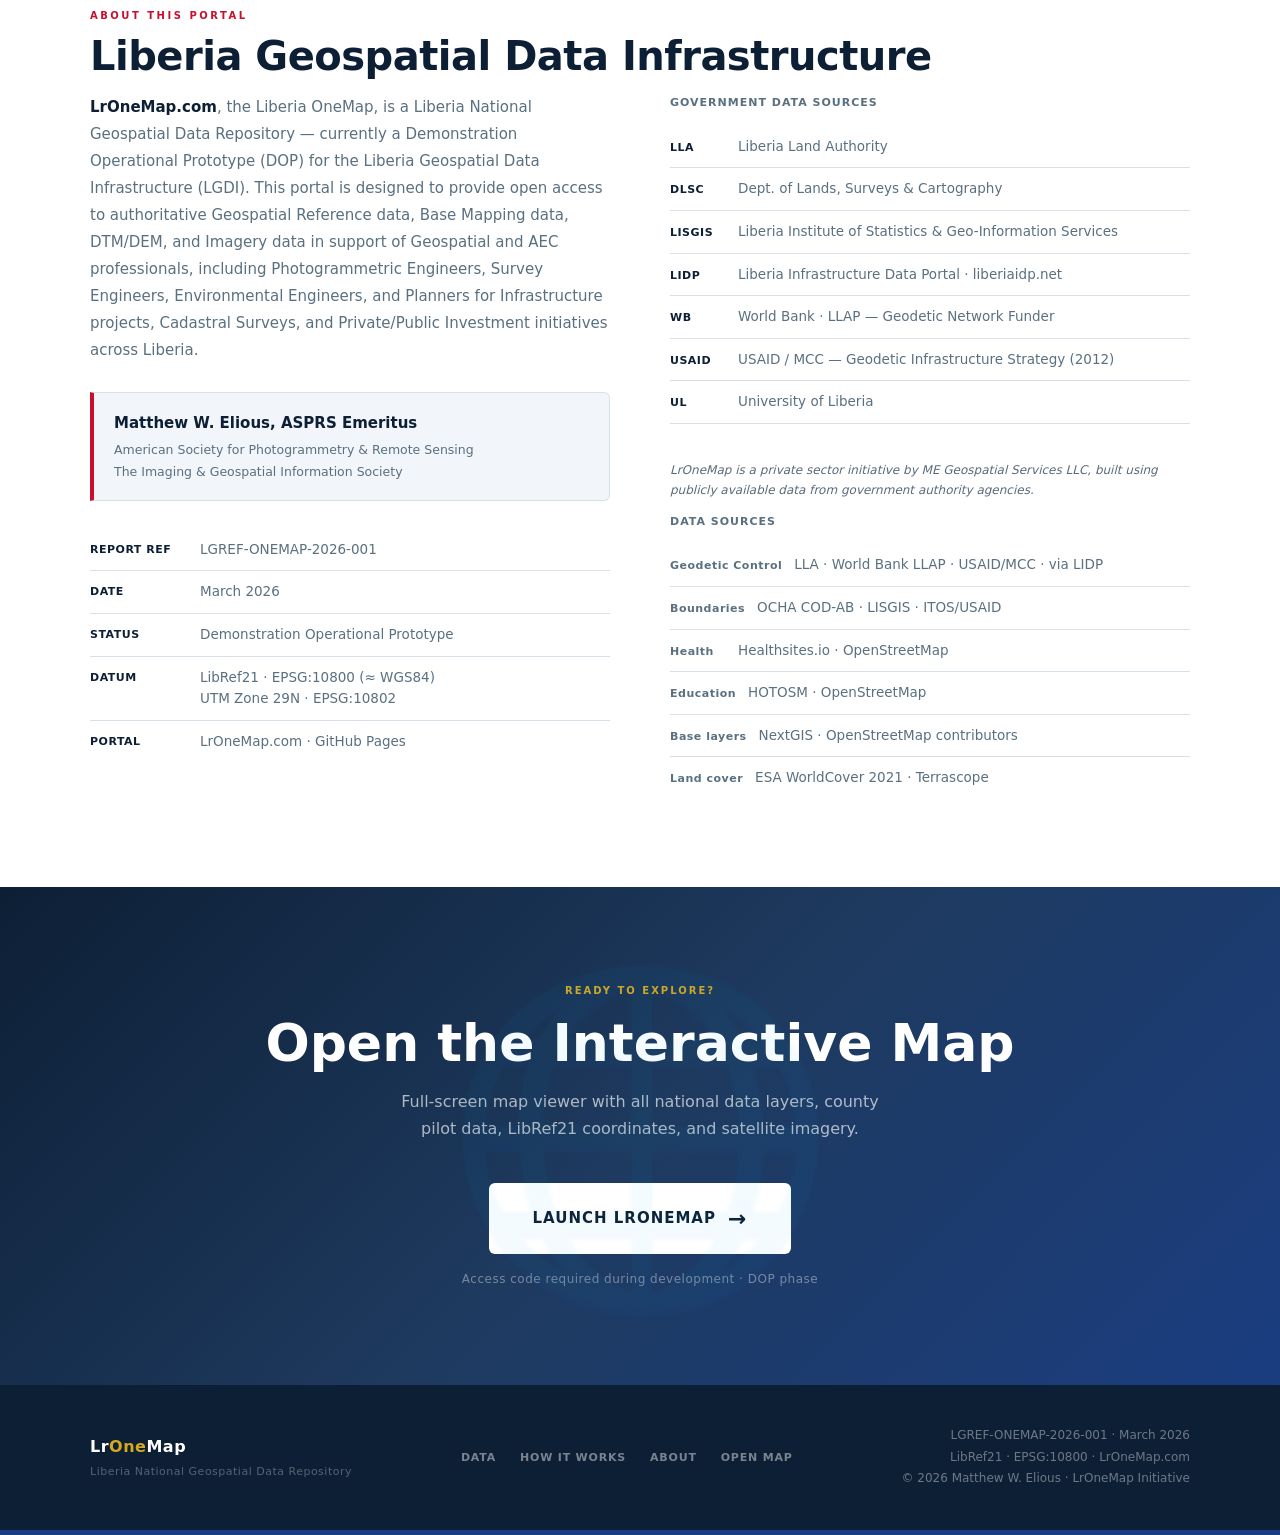
==== commit 633f51f5: "Add files via upload" ====
--- a/index.html
+++ b/index.html
@@ -873,7 +873,7 @@
       </div>
 
       <div>
-        <div class="partners-title">Institutional Support Partners</div>
+        <div class="partners-title">Government Data Sources</div>
 
         <div class="partner-row">
           <span class="partner-abbr">LLA</span>
@@ -905,6 +905,7 @@
         </div>
 
         <div style="margin-top:36px">
+          <div style="font-size:12px;color:#5a6a7a;font-style:italic;margin-bottom:12px;line-height:1.7">LrOneMap is a private sector initiative by ME Geospatial Services LLC, built using publicly available data from government authority agencies.</div>
           <div class="partners-title">Data Sources</div>
           <div class="partner-row">
             <span class="partner-abbr" style="color:var(--muted)">Geodetic Control</span>
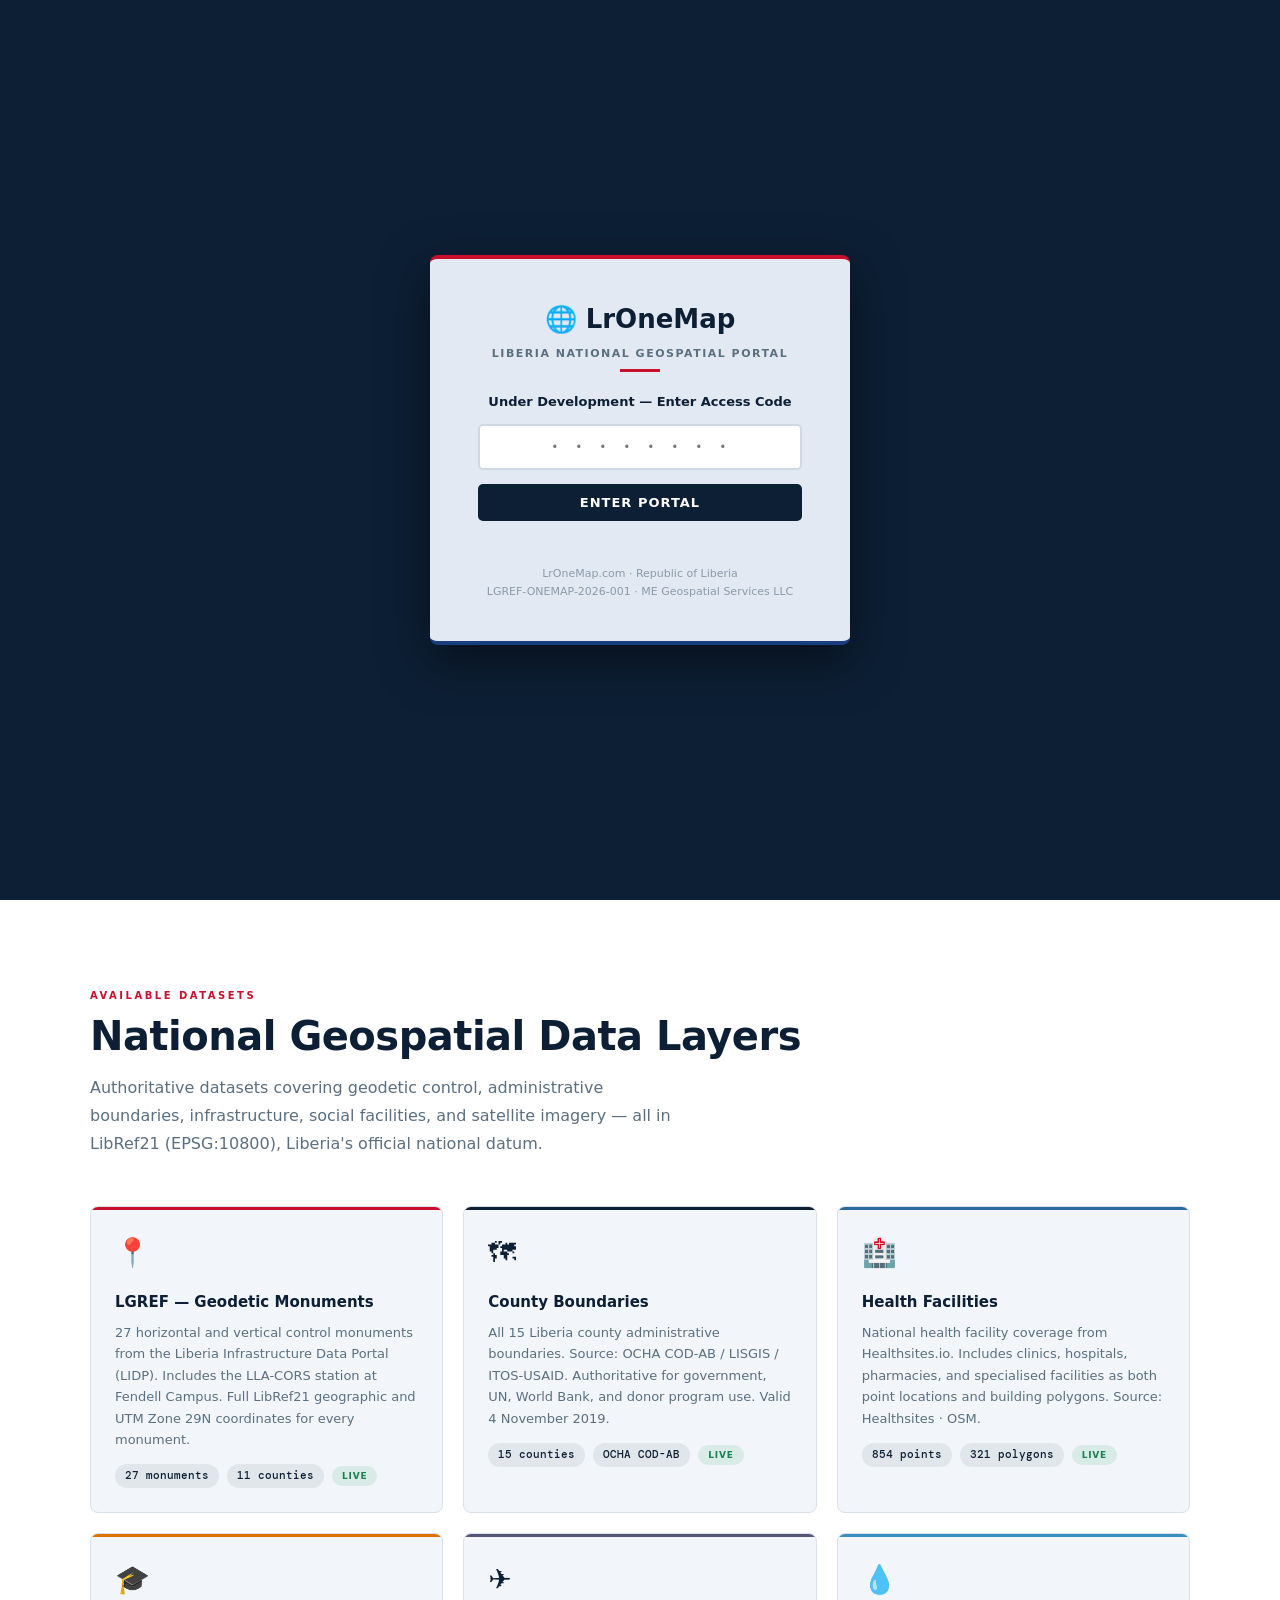
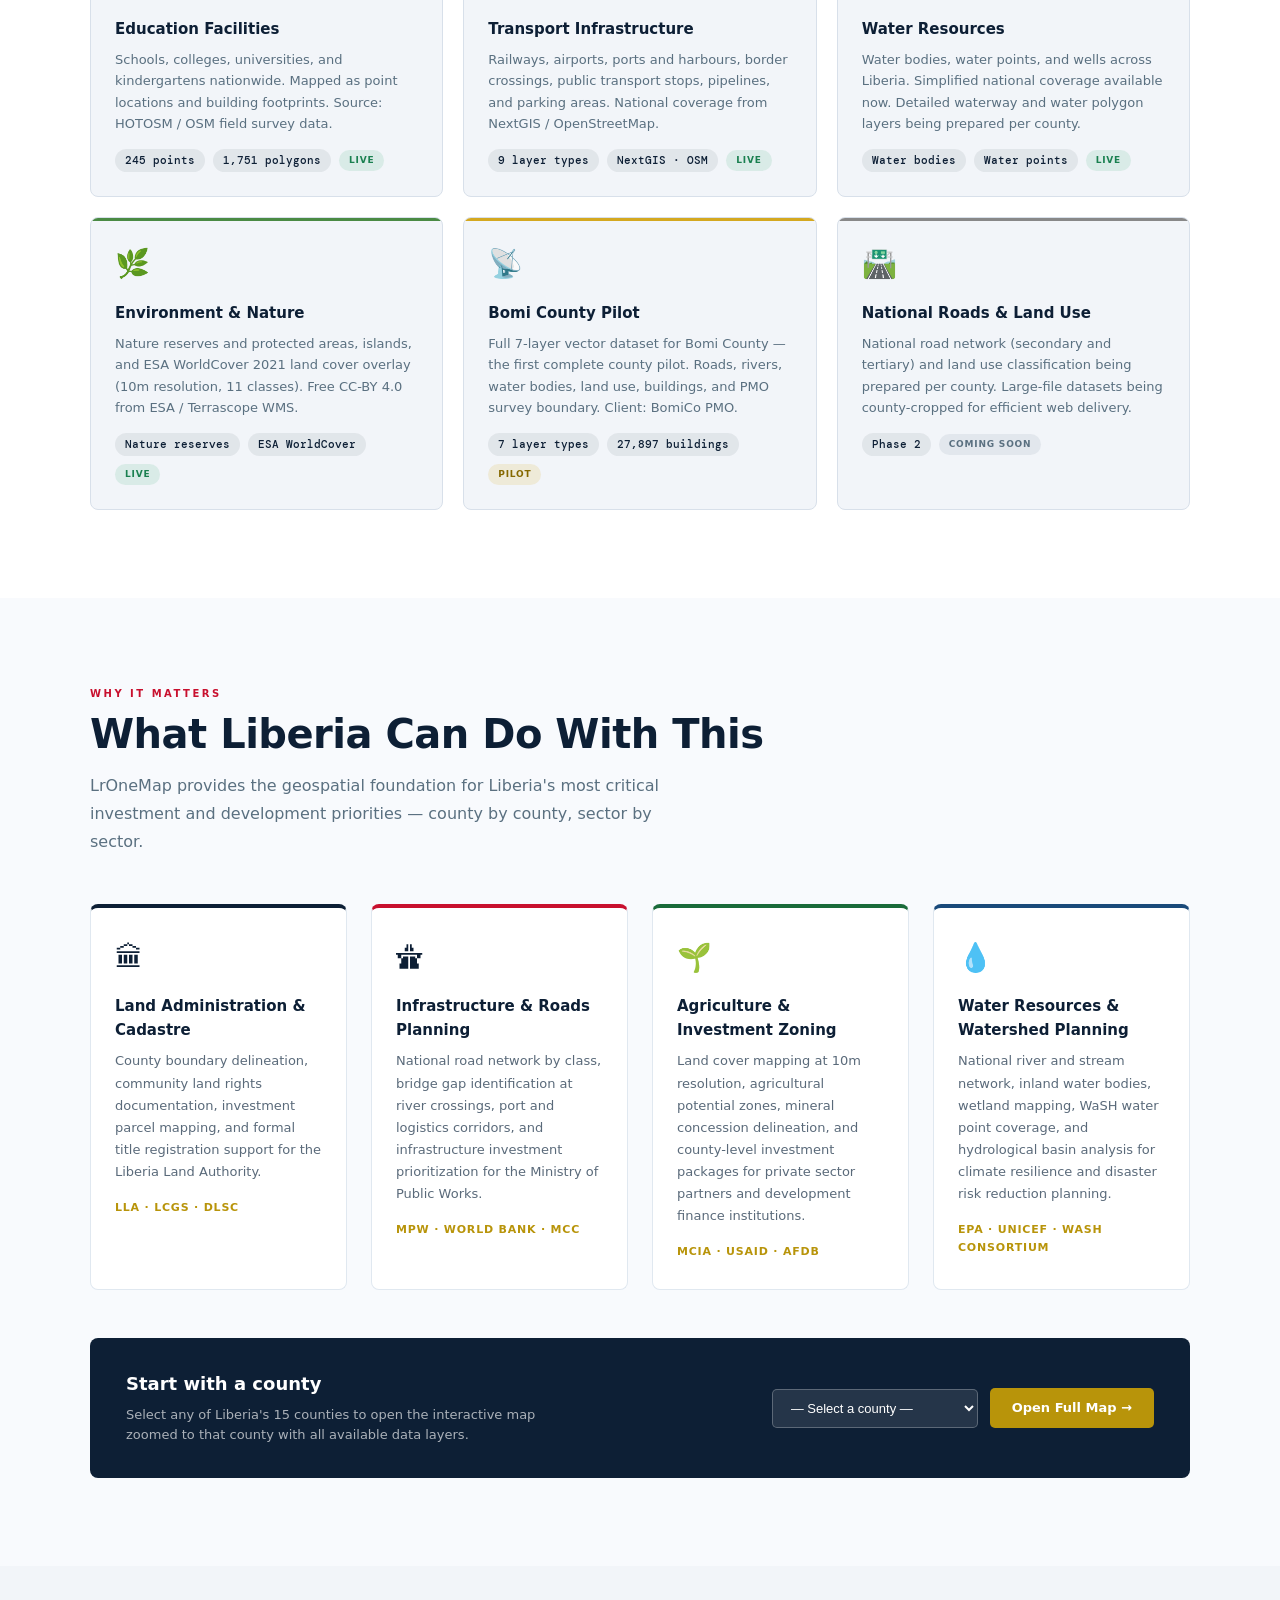
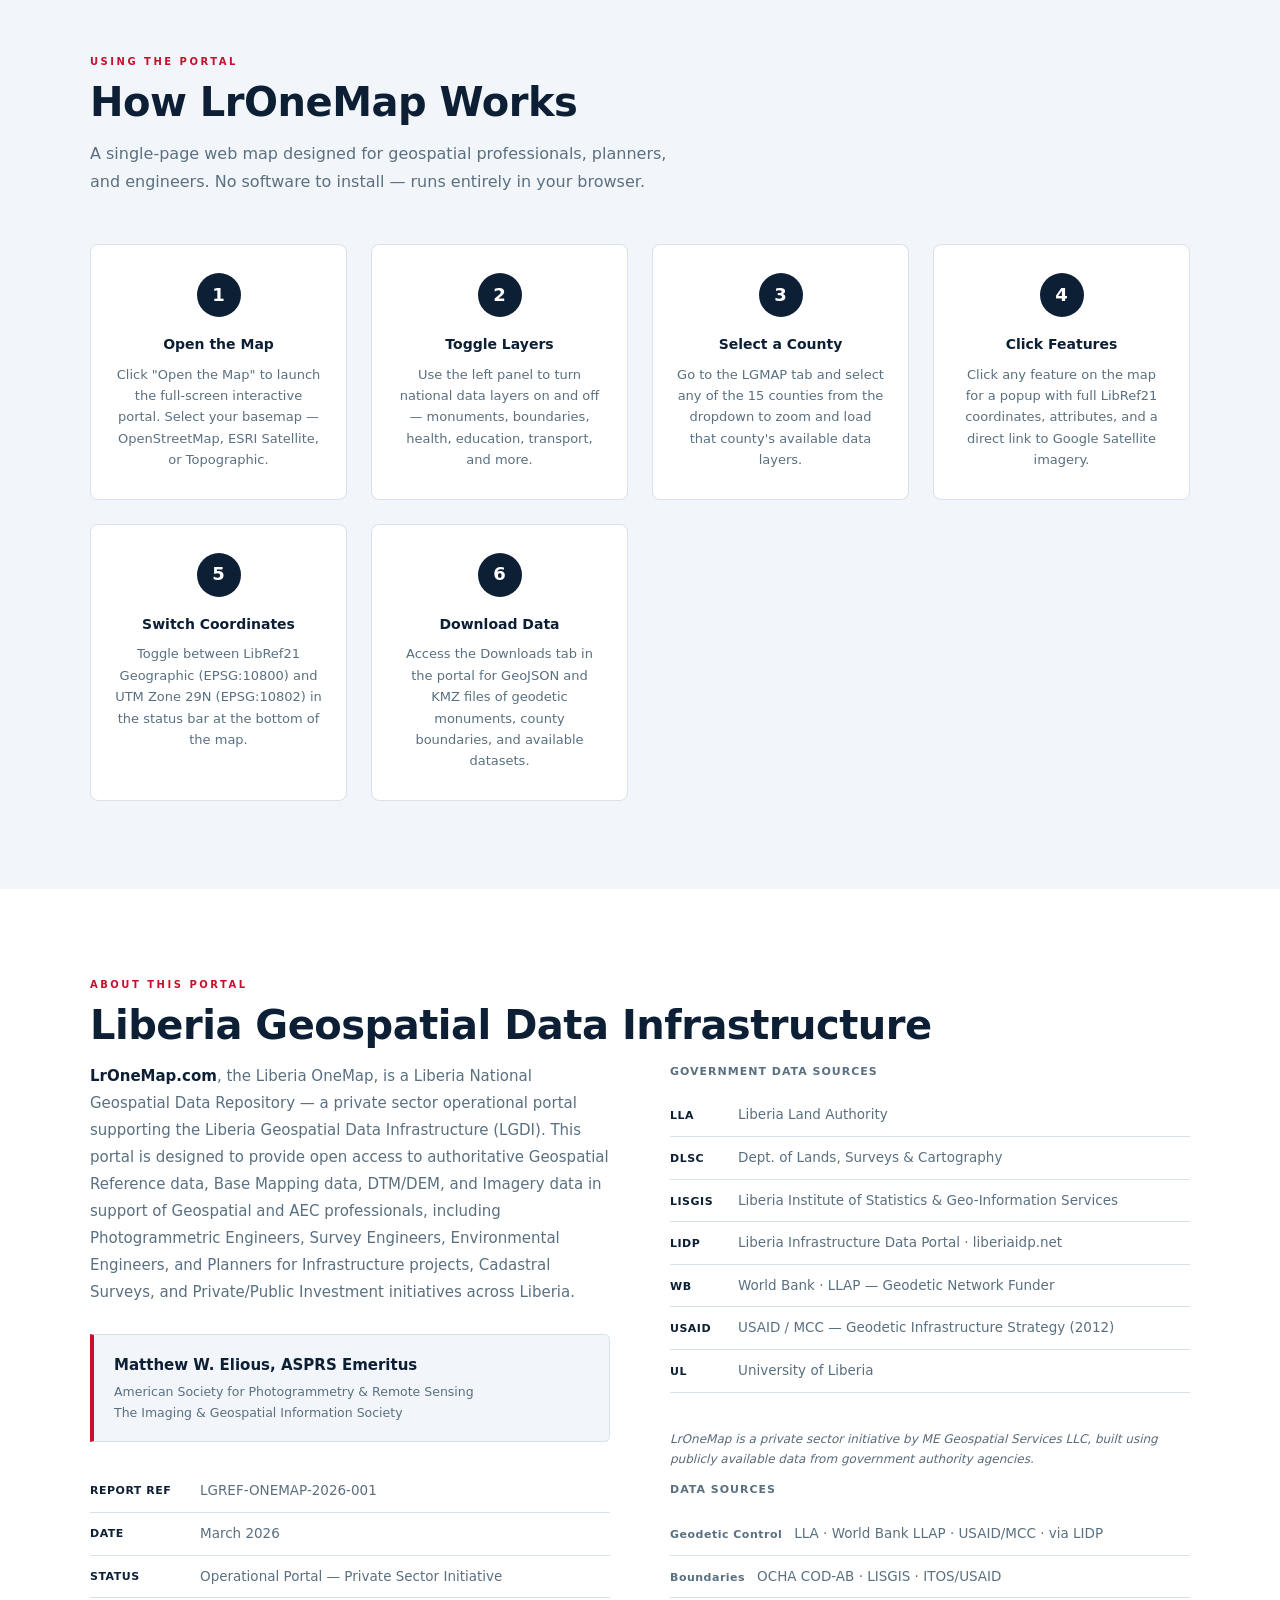
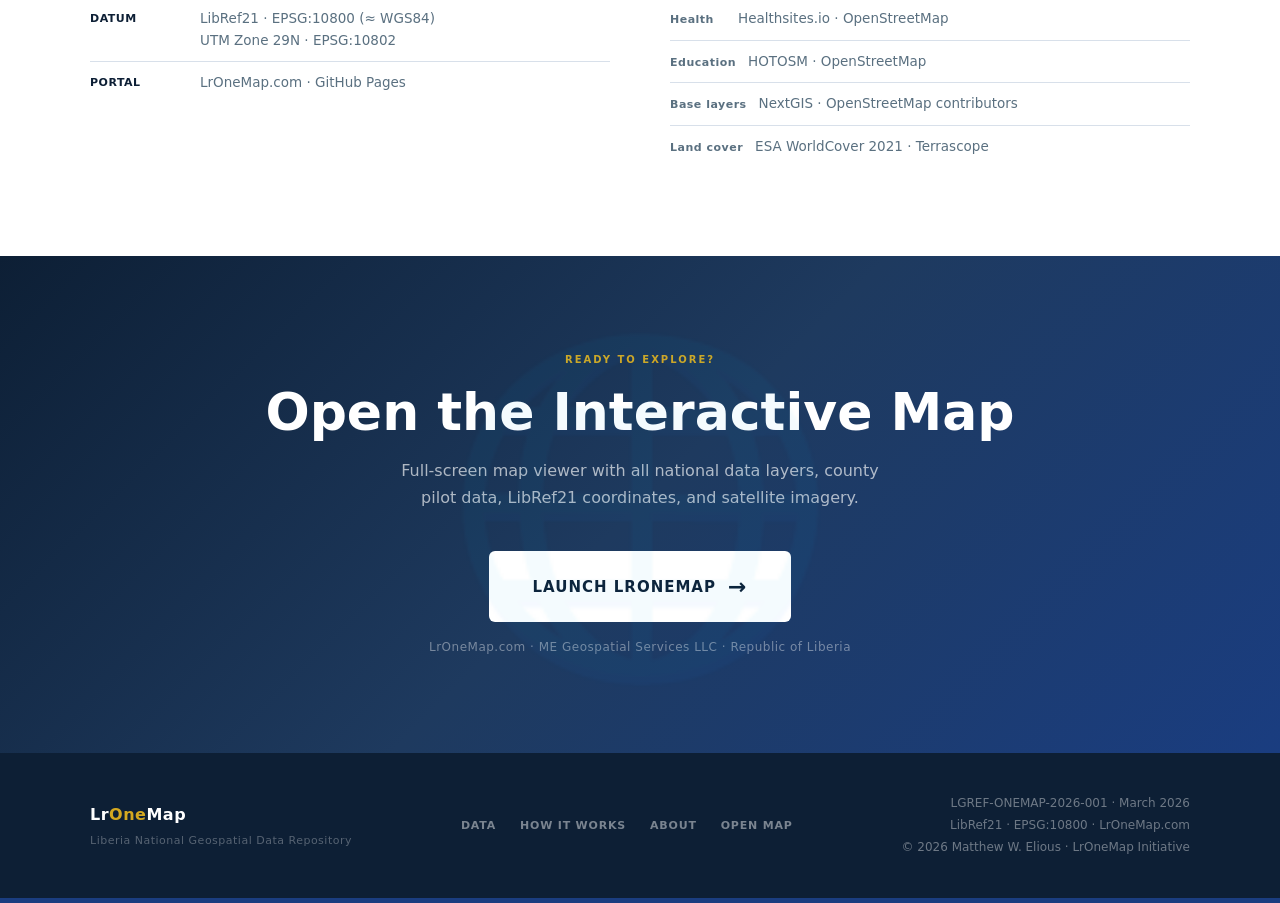
==== commit ea3a8985: "Add files via upload" ====
--- a/index.html
+++ b/index.html
@@ -542,7 +542,7 @@
       style="width:100%;padding:11px 16px;border:2px solid #cfd8e3;border-radius:5px;font-family:'DM Mono','Consolas',monospace;font-size:15px;font-weight:600;color:#0d1f35;text-align:center;letter-spacing:3px;margin-bottom:14px;outline:none;"/>
     <button onclick="aoCheck()" style="width:100%;padding:11px;background:#0d1f35;border:none;color:#fff;font-family:'Segoe UI',system-ui,sans-serif;font-size:13px;font-weight:800;letter-spacing:1px;text-transform:uppercase;cursor:pointer;border-radius:5px;">Enter Portal</button>
     <div id="ao-err" style="font-size:12px;font-weight:700;color:#c8102e;margin-top:10px;min-height:18px;"></div>
-    <div style="font-size:11px;color:#8a9aaa;margin-top:16px;line-height:1.6;">LrOneMap.com · Demonstration Operational Prototype<br>LGREF-ONEMAP-2026-001 · Republic of Liberia</div>
+    <div style="font-size:11px;color:#8a9aaa;margin-top:16px;line-height:1.6;">LrOneMap.com · Republic of Liberia<br>LGREF-ONEMAP-2026-001 · ME Geospatial Services LLC</div>
   </div>
 </div>
 
@@ -592,7 +592,7 @@
 <!-- ── HERO ─────────────────────────────────────────────────────────────── -->
 <section class="hero">
   <div class="hero-content">
-    <div class="hero-badge">Demonstration Operational Prototype · LGREF-ONEMAP-2026-001</div>
+    <div class="hero-badge">National Geospatial Portal · LGREF-ONEMAP-2026-001</div>
     <h1 class="hero-title">Liberia <span>OneMap</span></h1>
     <div class="hero-subtitle">National Geospatial Data Repository</div>
     <p class="hero-desc">
@@ -793,6 +793,79 @@
 </section>
 
 <!-- ── HOW IT WORKS ──────────────────────────────────────────────────────── -->
+
+<section id="usecases" style="background:#f8fafd">
+  <div class="section-inner">
+    <div class="section-label">Why it Matters</div>
+    <h2 class="section-title">What Liberia Can Do With This</h2>
+    <p class="section-desc">
+      LrOneMap provides the geospatial foundation for Liberia's most critical investment and
+      development priorities — county by county, sector by sector.
+    </p>
+    <div style="display:grid;grid-template-columns:repeat(auto-fit,minmax(230px,1fr));gap:24px;margin-top:40px">
+
+      <div style="background:#fff;border-radius:8px;border:1px solid #e0e8f0;padding:28px 24px;border-top:4px solid #0d1f35">
+        <div style="font-size:28px;margin-bottom:14px">🏛</div>
+        <div style="font-size:15px;font-weight:700;color:#0d1f35;margin-bottom:8px">Land Administration &amp; Cadastre</div>
+        <div style="font-size:13px;color:#5a6a7a;line-height:1.7">County boundary delineation, community land rights documentation, investment parcel mapping, and formal title registration support for the Liberia Land Authority.</div>
+        <div style="margin-top:16px;font-size:11px;font-weight:700;color:#b8940a;text-transform:uppercase;letter-spacing:.8px">LLA · LCGS · DLSC</div>
+      </div>
+
+      <div style="background:#fff;border-radius:8px;border:1px solid #e0e8f0;padding:28px 24px;border-top:4px solid #c8102e">
+        <div style="font-size:28px;margin-bottom:14px">🛣</div>
+        <div style="font-size:15px;font-weight:700;color:#0d1f35;margin-bottom:8px">Infrastructure &amp; Roads Planning</div>
+        <div style="font-size:13px;color:#5a6a7a;line-height:1.7">National road network by class, bridge gap identification at river crossings, port and logistics corridors, and infrastructure investment prioritization for the Ministry of Public Works.</div>
+        <div style="margin-top:16px;font-size:11px;font-weight:700;color:#b8940a;text-transform:uppercase;letter-spacing:.8px">MPW · World Bank · MCC</div>
+      </div>
+
+      <div style="background:#fff;border-radius:8px;border:1px solid #e0e8f0;padding:28px 24px;border-top:4px solid #1a6b3a">
+        <div style="font-size:28px;margin-bottom:14px">🌱</div>
+        <div style="font-size:15px;font-weight:700;color:#0d1f35;margin-bottom:8px">Agriculture &amp; Investment Zoning</div>
+        <div style="font-size:13px;color:#5a6a7a;line-height:1.7">Land cover mapping at 10m resolution, agricultural potential zones, mineral concession delineation, and county-level investment packages for private sector partners and development finance institutions.</div>
+        <div style="margin-top:16px;font-size:11px;font-weight:700;color:#b8940a;text-transform:uppercase;letter-spacing:.8px">MCIA · USAID · AfDB</div>
+      </div>
+
+      <div style="background:#fff;border-radius:8px;border:1px solid #e0e8f0;padding:28px 24px;border-top:4px solid #1a4a7a">
+        <div style="font-size:28px;margin-bottom:14px">💧</div>
+        <div style="font-size:15px;font-weight:700;color:#0d1f35;margin-bottom:8px">Water Resources &amp; Watershed Planning</div>
+        <div style="font-size:13px;color:#5a6a7a;line-height:1.7">National river and stream network, inland water bodies, wetland mapping, WaSH water point coverage, and hydrological basin analysis for climate resilience and disaster risk reduction planning.</div>
+        <div style="margin-top:16px;font-size:11px;font-weight:700;color:#b8940a;text-transform:uppercase;letter-spacing:.8px">EPA · UNICEF · WaSH Consortium</div>
+      </div>
+
+    </div>
+
+    <!-- County entry strip -->
+    <div style="margin-top:48px;background:#0d1f35;border-radius:8px;padding:32px 36px;display:flex;align-items:center;justify-content:space-between;flex-wrap:wrap;gap:20px">
+      <div>
+        <div style="font-size:18px;font-weight:700;color:#fff;margin-bottom:6px">Start with a county</div>
+        <div style="font-size:13px;color:rgba(255,255,255,.65);line-height:1.6">Select any of Liberia's 15 counties to open the interactive map<br>zoomed to that county with all available data layers.</div>
+      </div>
+      <div style="display:flex;align-items:center;gap:12px;flex-wrap:wrap">
+        <select id="county-entry-sel" onchange="if(this.value)window.location='map.html?county='+this.value"
+          style="padding:10px 14px;border-radius:5px;border:1px solid rgba(255,255,255,.25);background:rgba(255,255,255,.1);color:#fff;font-size:13px;min-width:200px;cursor:pointer">
+          <option value="">— Select a county —</option>
+          <option value="bomi">Bomi County</option>
+          <option value="bong">Bong County</option>
+          <option value="gbarpolu">Gbarpolu County</option>
+          <option value="grand_bassa">Grand Bassa County</option>
+          <option value="grand_cape_mount">Grand Cape Mount County</option>
+          <option value="grand_gedeh">Grand Gedeh County</option>
+          <option value="grand_kru">Grand Kru County</option>
+          <option value="lofa">Lofa County</option>
+          <option value="margibi">Margibi County</option>
+          <option value="maryland">Maryland County</option>
+          <option value="montserrado">Montserrado County</option>
+          <option value="nimba">Nimba County</option>
+          <option value="river_cess">River Cess County</option>
+          <option value="river_gee">River Gee County</option>
+          <option value="sinoe">Sinoe County</option>
+        </select>
+        <a href="map.html" style="padding:10px 22px;background:#b8940a;color:#fff;border-radius:5px;text-decoration:none;font-size:13px;font-weight:700;white-space:nowrap">Open Full Map →</a>
+      </div>
+    </div>
+  </div>
+</section>
+
 <section id="how">
   <div class="section-inner">
     <div class="section-label">Using the Portal</div>
@@ -846,7 +919,7 @@
       <div>
         <p class="about-body">
           <strong>LrOneMap.com</strong>, the Liberia OneMap, is a Liberia National Geospatial
-          Data Repository — currently a Demonstration Operational Prototype (DOP) for the
+          Data Repository — a private sector operational portal supporting the
           Liberia Geospatial Data Infrastructure (LGDI). This portal is designed to provide
           open access to authoritative Geospatial Reference data, Base Mapping data, DTM/DEM,
           and Imagery data in support of Geospatial and AEC professionals, including
@@ -866,7 +939,7 @@
         <table class="ref-table">
           <tr><td>Report Ref</td><td>LGREF-ONEMAP-2026-001</td></tr>
           <tr><td>Date</td><td>March 2026</td></tr>
-          <tr><td>Status</td><td>Demonstration Operational Prototype</td></tr>
+          <tr><td>Status</td><td>Operational Portal — Private Sector Initiative</td></tr>
           <tr><td>Datum</td><td>LibRef21 · EPSG:10800 (≈ WGS84)<br>UTM Zone 29N · EPSG:10802</td></tr>
           <tr><td>Portal</td><td>LrOneMap.com · GitHub Pages</td></tr>
         </table>
@@ -948,7 +1021,7 @@
   <a href="map.html" class="cta-btn">
     Launch LrOneMap <span class="arrow">→</span>
   </a>
-  <div class="cta-note">Access code required during development · DOP phase</div>
+  <div class="cta-note">LrOneMap.com · ME Geospatial Services LLC · Republic of Liberia</div>
 </section>
 
 <!-- ── FOOTER ────────────────────────────────────────────────────────────── -->
